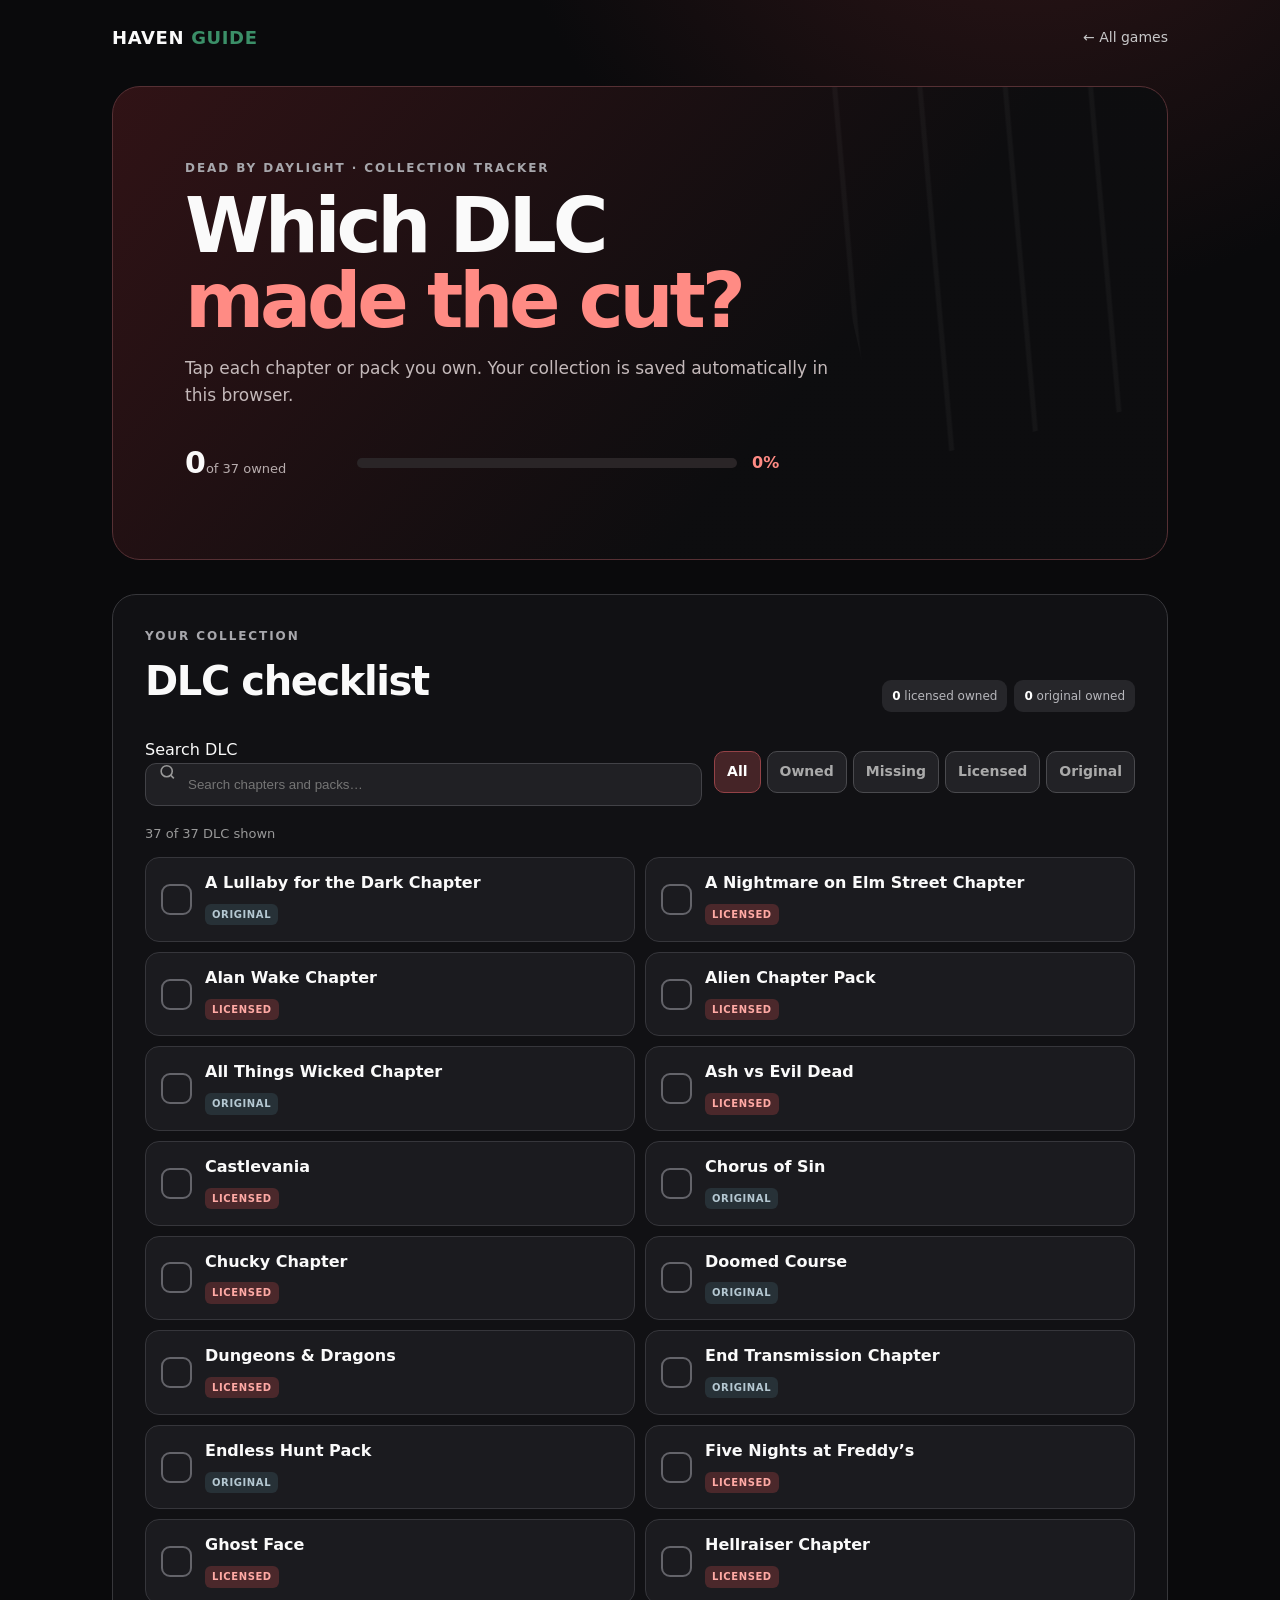
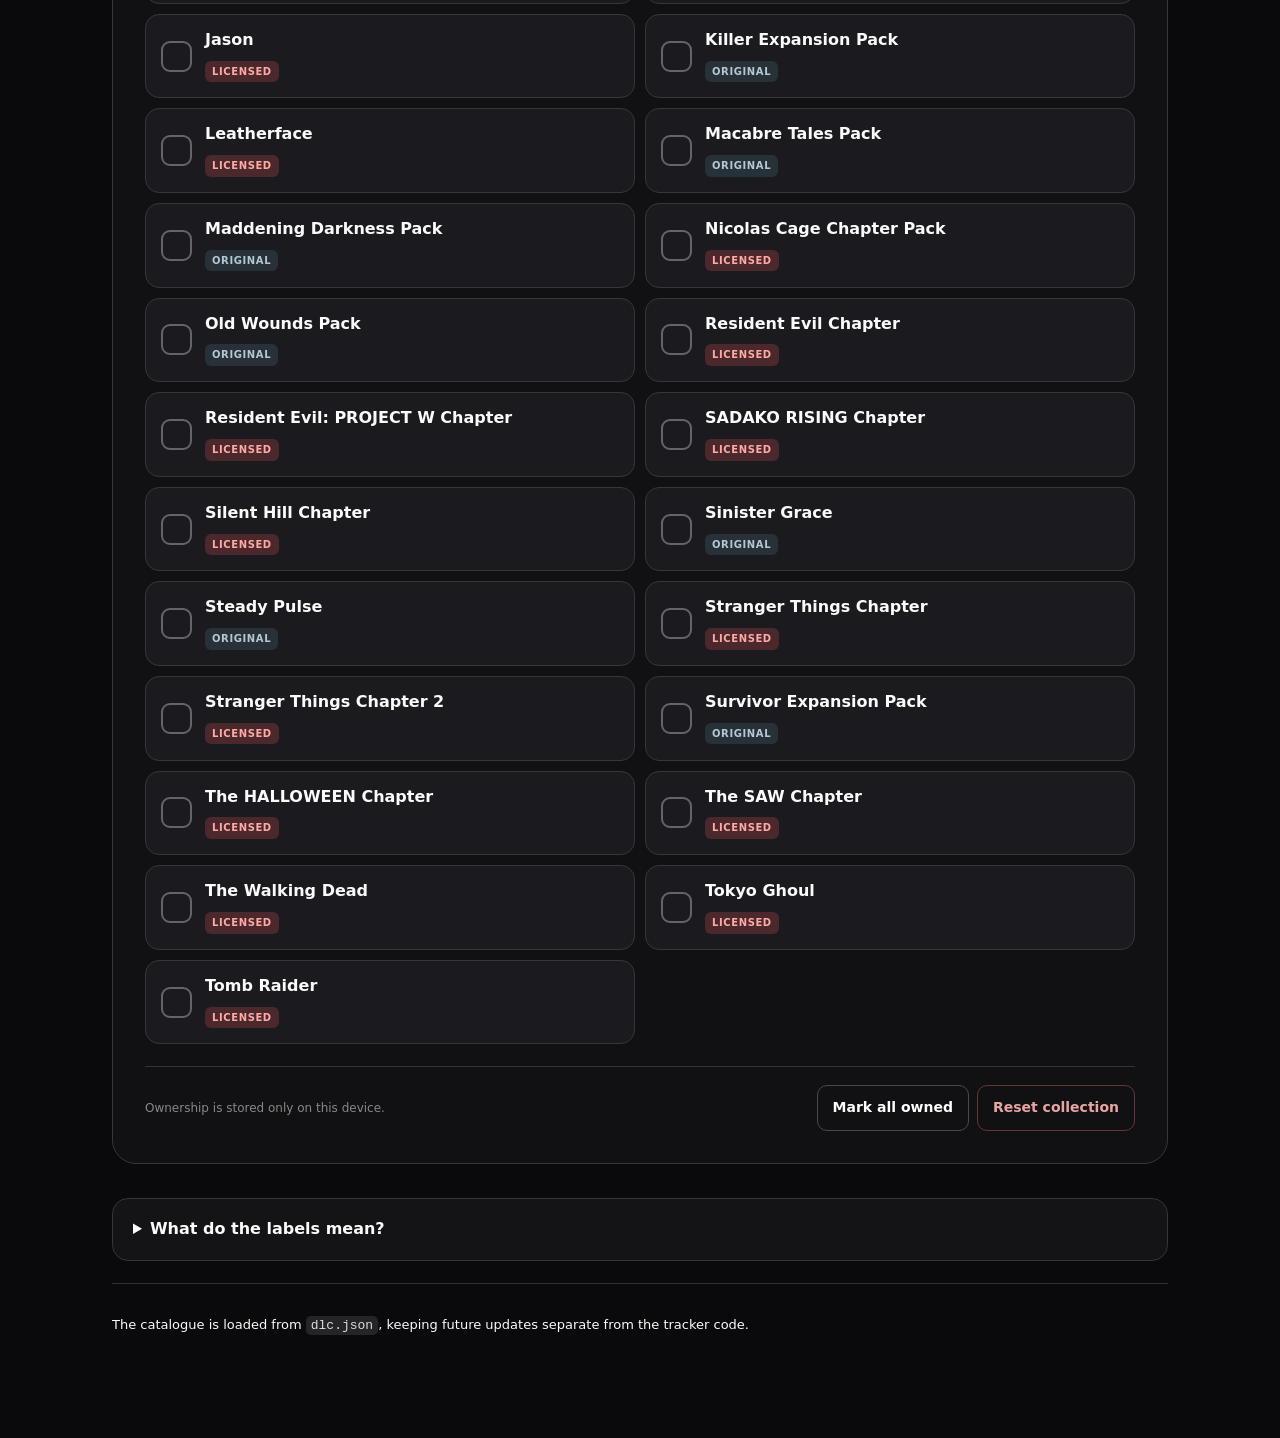
==== guides/dead-by-daylight-dlc/index.html @ a3ebdb76 "Add Dead by Daylight DLC tracker" ====
<!doctype html>
<html lang="en">
<head>
  <meta charset="utf-8">
  <meta name="viewport" content="width=device-width,initial-scale=1">
  <meta name="description" content="An interactive Dead by Daylight DLC ownership tracker.">
  <title>Dead by Daylight DLC Tracker — Haven Guide</title>
  <link rel="stylesheet" href="../../assets/style.css">
  <link rel="stylesheet" href="style.css">
</head>
<body class="dbd-page">
  <main class="shell dbd-shell">
    <header class="topbar">
      <a class="brand" href="../../">HAVEN <i>GUIDE</i></a>
      <a class="navlink" href="../../">← All games</a>
    </header>

    <section class="dbd-hero">
      <div class="eyebrow">Dead by Daylight · Collection tracker</div>
      <h1>Which DLC<br><span>made the cut?</span></h1>
      <p>Tap each chapter or pack you own. Your collection is saved automatically in this browser.</p>
      <div class="collection-progress" aria-live="polite">
        <div class="progress-copy"><b id="owned-count">0</b><span>of <span id="total-count">0</span> owned</span></div>
        <div class="progress-track" aria-hidden="true"><span id="progress-bar"></span></div>
        <strong id="progress-percent">0%</strong>
      </div>
    </section>

    <section class="tracker-panel" aria-labelledby="tracker-title">
      <div class="tracker-heading">
        <div>
          <div class="eyebrow">Your collection</div>
          <h2 id="tracker-title">DLC checklist</h2>
        </div>
        <div class="summary-pills">
          <span><b id="licensed-owned">0</b> licensed owned</span>
          <span><b id="original-owned">0</b> original owned</span>
        </div>
      </div>

      <div class="tracker-tools">
        <label class="search-box">
          <span class="sr-only">Search DLC</span>
          <svg aria-hidden="true" viewBox="0 0 24 24"><circle cx="11" cy="11" r="7"></circle><path d="m20 20-4-4"></path></svg>
          <input id="search" type="search" placeholder="Search chapters and packs…" autocomplete="off">
        </label>
        <div class="filter-row" aria-label="Filter DLC">
          <button class="filter active" type="button" data-filter="all" aria-pressed="true">All</button>
          <button class="filter" type="button" data-filter="owned" aria-pressed="false">Owned</button>
          <button class="filter" type="button" data-filter="missing" aria-pressed="false">Missing</button>
          <button class="filter" type="button" data-filter="licensed" aria-pressed="false">Licensed</button>
          <button class="filter" type="button" data-filter="original" aria-pressed="false">Original</button>
        </div>
      </div>

      <p class="result-line" id="result-line">Loading DLC…</p>
      <div class="dlc-grid" id="dlc-grid"></div>
      <div class="empty-state" id="empty-state" hidden>No DLC matches those filters.</div>

      <div class="tracker-footer">
        <span>Ownership is stored only on this device.</span>
        <div>
          <button class="quiet-button" id="mark-all" type="button">Mark all owned</button>
          <button class="quiet-button danger-button" id="reset" type="button">Reset collection</button>
        </div>
      </div>
    </section>

    <details class="legend-card">
      <summary>What do the labels mean?</summary>
      <div>
        <p><span class="type-badge licensed">Licensed</span> contains characters or worlds from another franchise.</p>
        <p><span class="type-badge original">Original</span> is Dead by Daylight’s own content.</p>
      </div>
    </details>

    <footer class="dbd-footer">
      <p>The catalogue is loaded from <code>dlc.json</code>, keeping future updates separate from the tracker code.</p>
    </footer>
  </main>
  <script src="tracker.js" defer></script>
</body>
</html>
---- assets/style.css ----
:root{color-scheme:dark;--bg:#09090b;--panel:#121214;--card:#242426;--line:#303034;--muted:#a7a7ac;--white:#fafafa;--amber:#f6bc64;--brand:#3b8f68}*{box-sizing:border-box}html{scroll-behavior:smooth}body{margin:0;background:var(--bg);color:var(--white);font:16px/1.55 system-ui,-apple-system,'Segoe UI',sans-serif}.shell{width:min(100%,1040px);margin:auto;padding:24px 22px 90px}a{color:inherit}.topbar{display:flex;align-items:center;justify-content:space-between;gap:14px;margin-bottom:34px}.brand{font-weight:800;text-decoration:none;letter-spacing:.035em;font-size:18px}.brand i{font-style:normal;color:var(--brand)}.navlink{font-size:14px;color:#c7c7c8;text-decoration:none}.eyebrow{font-size:12px;letter-spacing:.16em;text-transform:uppercase;color:var(--muted);font-weight:650}.hero h1{font-size:clamp(32px,6vw,51px);line-height:1.08;letter-spacing:-.035em;margin:12px 0}.hero p{max-width:740px;color:var(--muted);line-height:1.7}.panel{background:var(--panel);border:1px solid var(--line);border-radius:24px;padding:28px;margin:26px 0}.panel>h2,.section-title{font-size:clamp(23px,3.3vw,30px);letter-spacing:-.025em;margin:0 0 20px}.stats{display:grid;grid-template-columns:repeat(3,minmax(0,1fr));gap:12px}.stat{background:var(--card);border-radius:21px;padding:22px 8px;text-align:center;min-height:158px;display:flex;align-items:center;flex-direction:column;justify-content:center}.stat svg{width:27px;height:27px;stroke:#b7b7bb;fill:none;stroke-width:1.8}.stat b{font-size:clamp(25px,4.2vw,38px);line-height:1.2;margin:12px 0 7px}.stat span{color:#b8b8bb;font-size:14px}.intro-note{color:#b6b6ba;font-size:15px;margin:24px 0 28px}.chapter{border-top:1px solid var(--line);padding:24px 0 14px}.chapter>summary{list-style:none;cursor:pointer;display:flex;align-items:center;gap:12px}.chapter>summary::-webkit-details-marker{display:none}.chapter>summary:after{content:'⌄';font-size:28px;color:#aaa;line-height:1;transition:transform .15s}.chapter[open]>summary:after{transform:rotate(180deg)}.chapter-heading{font-size:clamp(24px,3.3vw,31px);font-weight:750;letter-spacing:-.028em;line-height:1.25}.chapter-total{margin-left:auto;background:#27272a;border-radius:10px;padding:5px 10px;color:#c8c8cb;font-size:14px;font-weight:750;white-space:nowrap}.chapter-body{padding-top:18px}.chapter-intro{color:#aaaab0;margin:0 0 16px}.badges{display:flex;gap:10px;flex-wrap:wrap;margin:14px 0 21px}.badge{display:inline-block;background:#27272a;border-radius:10px;padding:7px 13px;font-size:14px;font-weight:650}.task{display:grid;grid-template-columns:36px 1fr;gap:12px;padding:16px 0;cursor:pointer;border-radius:12px}.task:hover .task-content{background:#1b1b1e}.task-content{padding:0 6px 10px 2px;border-radius:10px;min-width:0}.task input{width:29px;height:29px;appearance:none;border:2px solid #68686d;border-radius:50%;margin:3px 0 0 2px;cursor:pointer;display:grid;place-items:center}.task input:checked{background:#f1f1f2;border-color:#f1f1f2}.task input:checked:after{content:'✓';color:#151515;font-size:19px;font-weight:900}.task-meta{display:flex;gap:10px;align-items:center;color:#b6b6b9;font-size:15px;font-weight:590;margin-bottom:10px;flex-wrap:wrap}.task-meta svg{width:21px;height:21px;stroke:currentColor;stroke-width:2;fill:none}.task h4{font-size:23px;line-height:1.3;letter-spacing:-.015em;margin:3px 0 8px}.where{font-size:18px;font-weight:690;margin-bottom:7px}.desc{font-size:17px;line-height:1.56;color:#aeaeaf}.task.done h4{text-decoration:line-through;color:#b5b5bb}.warn{display:inline-flex;align-items:center;gap:6px;color:var(--amber);font-size:13px;font-weight:750;background:#3b2b18;padding:3px 9px;border-radius:8px}.warn svg{height:17px;width:17px;stroke:currentColor;stroke-width:2;fill:none}.warning-box{padding:15px 17px;border:1px solid #7b552b;background:#332616;border-radius:13px;color:#f4d3a0;font-size:14px;margin:16px 0}.controls{display:flex;gap:10px;flex-wrap:wrap;margin:22px 0}button,.button{cursor:pointer;border:1px solid #4a4a4e;border-radius:10px;background:#2c2c30;color:white;padding:11px 15px;font:inherit;font-weight:650;font-size:14px;text-decoration:none}button:hover,.button:hover{background:#3a3a40}button:focus-visible,a:focus-visible,summary:focus-visible,input:focus-visible{outline:3px solid #d5b585;outline-offset:4px}.phone-section{margin:22px 0 28px}.phone-box{background:#171719;border:1px solid #343438;border-radius:18px;overflow:hidden;margin:12px 0}.phone-box summary{list-style:none;cursor:pointer;display:flex;gap:14px;align-items:center;padding:19px 20px;font-size:19px;font-weight:750}.phone-box summary::-webkit-details-marker{display:none}.phone-box summary:after{content:'⌄';font-size:28px;margin-left:auto;color:#aaa;line-height:1;transform:rotate(0)}.phone-box[open] summary:after{transform:rotate(180deg)}.phone-body{padding:0 20px 23px}.phone-body p{color:#aaa;margin:0 0 15px}.phone-grid{display:grid;grid-template-columns:repeat(auto-fill,minmax(160px,1fr));gap:9px}.phone-item{display:flex;gap:11px;align-items:center;padding:10px 12px;border:1px solid #38383d;border-radius:11px;background:#222226;cursor:pointer;font-variant-numeric:tabular-nums}.phone-item input{width:18px;height:18px;accent-color:#eee;cursor:pointer}.phone-item span{font-weight:700;letter-spacing:.04em}.phone-item.checked span{text-decoration:line-through;color:#92929a}.phone-progress{font-weight:800;border-radius:10px;padding:5px 10px;background:#26262a;font-size:14px;white-space:nowrap}.game-grid{display:grid;grid-template-columns:repeat(auto-fill,minmax(250px,1fr));gap:16px;margin-top:25px}.game-card{text-decoration:none;display:block;border:1px solid #39393c;background:#18181a;border-radius:20px;overflow:hidden;transition:transform .12s,border-color .12s}.game-card:hover{transform:translateY(-3px);border-color:#7d7d80}.game-art{min-height:220px;display:flex;justify-content:center;align-items:center;padding:30px 22px;overflow:hidden;background:radial-gradient(circle at 75% 25%,#65301f,#1a1111 45%,#070707 90%);font-size:clamp(28px,4vw,42px);font-weight:900;line-height:1.15;letter-spacing:.11em;text-align:center;text-transform:uppercase;text-shadow:0 4px 20px black}.game-art.state-of-decay{background:radial-gradient(circle at 72% 22%,#315c47,#17271f 44%,#070a08 90%);color:#eef8f2}.game-art.dead-by-daylight{background:radial-gradient(circle at 76% 20%,#6b292c,#281416 46%,#080708 90%);color:#fff2f1}.game-details{padding:20px}.game-details h2{margin:0 0 5px;font-size:24px}.game-details p{color:#aaa;margin:10px 0}.game-details small{color:#cfcfd2}.footnote{font-size:13px;color:#888}.empty{color:#aaa;padding:15px}.notice{font-size:13px;color:#aaa}.count-line{font-weight:650;color:#aaa}@media(max-width:650px){.shell{padding:18px 14px 64px}.panel{padding:18px 15px;border-radius:20px}.stats{gap:7px}.stat{min-height:132px;padding:14px 4px;border-radius:17px}.stat b{margin:9px 0 5px}.stat span{font-size:11px}.task{grid-template-columns:30px 1fr;gap:8px}.task h4{font-size:20px}.where{font-size:16px}.desc{font-size:15px}.task-meta{font-size:13px}.chapter{padding-top:28px}.phone-grid{grid-template-columns:repeat(2,minmax(0,1fr))}.phone-box summary{font-size:15px;gap:8px;padding:16px 12px}.phone-body{padding:0 12px 18px}.phone-item{padding:10px 7px;gap:6px;font-size:13px}.phone-progress{font-size:12px;padding:4px 5px}}
---- guides/dead-by-daylight-dlc/style.css ----
:root{--dbd-red:#d84b4b;--dbd-red-soft:#ff8b84;--dbd-fog:#aab0b2}
.dbd-page{background:radial-gradient(circle at 80% -8%,#351719 0,#0a0a0c 34rem)}
.dbd-shell{width:min(100%,1100px)}
.dbd-hero{position:relative;overflow:hidden;margin:18px 0 28px;padding:clamp(34px,7vw,72px);border:1px solid #563034;border-radius:28px;background:linear-gradient(130deg,rgba(50,19,22,.96),rgba(13,13,15,.98) 65%)}
.dbd-hero:after{content:"";position:absolute;right:-60px;top:-140px;width:400px;height:480px;background:repeating-linear-gradient(98deg,transparent 0 45px,rgba(255,255,255,.035) 47px 50px,transparent 52px 85px);transform:rotate(-13deg)}
.dbd-hero>*{position:relative;z-index:1}.dbd-hero h1{max-width:760px;margin:12px 0;font-size:clamp(42px,8vw,76px);line-height:.98;letter-spacing:-.055em}.dbd-hero h1 span{color:var(--dbd-red-soft)}.dbd-hero>p{max-width:650px;color:#c4b9ba;font-size:17px}
.collection-progress{display:grid;grid-template-columns:auto minmax(130px,380px) auto;gap:15px;align-items:center;max-width:650px;margin-top:32px}.progress-copy b{font-size:30px}.progress-copy span{color:#b8adae;font-size:13px}.progress-track{height:10px;overflow:hidden;border-radius:999px;background:#2a2527}.progress-track span{display:block;width:0;height:100%;border-radius:inherit;background:linear-gradient(90deg,#9d3034,var(--dbd-red-soft));transition:width .2s ease}.collection-progress>strong{color:var(--dbd-red-soft)}
.tracker-panel{margin:34px 0;padding:clamp(18px,4vw,32px);border:1px solid #37373b;border-radius:24px;background:rgba(18,18,21,.92)}.tracker-heading{display:flex;align-items:end;justify-content:space-between;gap:20px}.tracker-heading h2{margin:5px 0 0;font-size:clamp(28px,4vw,40px);letter-spacing:-.035em}.summary-pills{display:flex;flex-wrap:wrap;justify-content:flex-end;gap:7px}.summary-pills span{padding:7px 10px;border-radius:9px;background:#26262a;color:#b7b7bc;font-size:12px}.summary-pills b{color:#fff}
.tracker-tools{display:flex;align-items:center;justify-content:space-between;gap:12px;margin:26px 0 18px}.search-box{position:relative;flex:1;min-width:210px}.search-box svg{position:absolute;left:13px;top:50%;width:19px;height:19px;stroke:#999;fill:none;stroke-width:2;transform:translateY(-50%)}.search-box input{width:100%;height:43px;padding:0 14px 0 42px;border:1px solid #424247;border-radius:11px;background:#202024;color:#fff}.filter-row{display:flex;gap:6px;overflow:auto;scrollbar-width:none}.filter{flex:0 0 auto;padding:9px 12px;background:#222226;color:#aaa}.filter.active{border-color:#944247;background:#452427;color:#fff}
.result-line{margin:0 0 13px;color:#999;font-size:13px}.dlc-grid{display:grid;grid-template-columns:repeat(2,minmax(0,1fr));gap:10px}.dlc-card{display:grid;grid-template-columns:32px 1fr;gap:12px;align-items:center;min-height:84px;padding:15px;border:1px solid #36363b;border-radius:14px;background:#1b1b1f;cursor:pointer;transition:border-color .12s,background .12s,transform .12s}.dlc-card:hover{border-color:#626269;transform:translateY(-1px)}.dlc-card.owned{border-color:#744044;background:#2a1b1e}.dlc-card input{position:absolute;width:1px;height:1px;opacity:0;pointer-events:none}.checkmark{display:grid;width:31px;height:31px;border:2px solid #64646a;border-radius:9px;place-items:center;color:#fff;font-weight:900}.owned .checkmark{border-color:var(--dbd-red);background:var(--dbd-red)}.dlc-copy{min-width:0}.dlc-copy strong{display:block;margin-bottom:7px;line-height:1.3}.type-badge{display:inline-block;padding:3px 7px;border-radius:6px;font-size:10px;font-weight:800;letter-spacing:.06em;text-transform:uppercase}.type-badge.licensed{background:#4b282b;color:#ffaaa5}.type-badge.original{background:#273137;color:#b5c8d2}.empty-state{padding:55px 20px;border:1px dashed #424248;border-radius:14px;color:#999;text-align:center}
.tracker-footer{display:flex;align-items:center;justify-content:space-between;gap:18px;margin-top:22px;padding-top:18px;border-top:1px solid #323237;color:#888;font-size:12px}.tracker-footer>div{display:flex;gap:8px}.quiet-button{background:transparent}.danger-button{border-color:#63383b;color:#e9a5a5}.legend-card{margin:22px 0;border:1px solid #35353a;border-radius:16px;background:#141417}.legend-card summary{padding:18px 20px;cursor:pointer;font-weight:750}.legend-card>div{padding:0 20px 18px}.legend-card p{margin:9px 0}.legend-card .type-badge{margin-right:8px}.dbd-footer{padding-top:18px;border-top:1px solid #303034}.dbd-footer p{font-size:13px}.dbd-footer code{padding:2px 5px;border-radius:5px;background:#242429;color:#ddd}
@media(max-width:760px){.tracker-heading,.tracker-tools,.tracker-footer{align-items:flex-start;flex-direction:column}.summary-pills{justify-content:flex-start}.tracker-tools,.search-box{width:100%}.filter-row{width:100%}.dlc-grid{grid-template-columns:1fr}.tracker-footer>div{flex-wrap:wrap}.collection-progress{grid-template-columns:auto 1fr auto}}
@media(max-width:460px){.dbd-hero{padding:30px 22px}.dbd-hero h1{font-size:43px}.collection-progress{grid-template-columns:auto auto}.progress-track{grid-column:1/-1;grid-row:2}.tracker-panel{padding:17px 13px}.dlc-card{min-height:78px}.tracker-footer>div{display:grid;width:100%;grid-template-columns:1fr}.quiet-button{width:100%}}
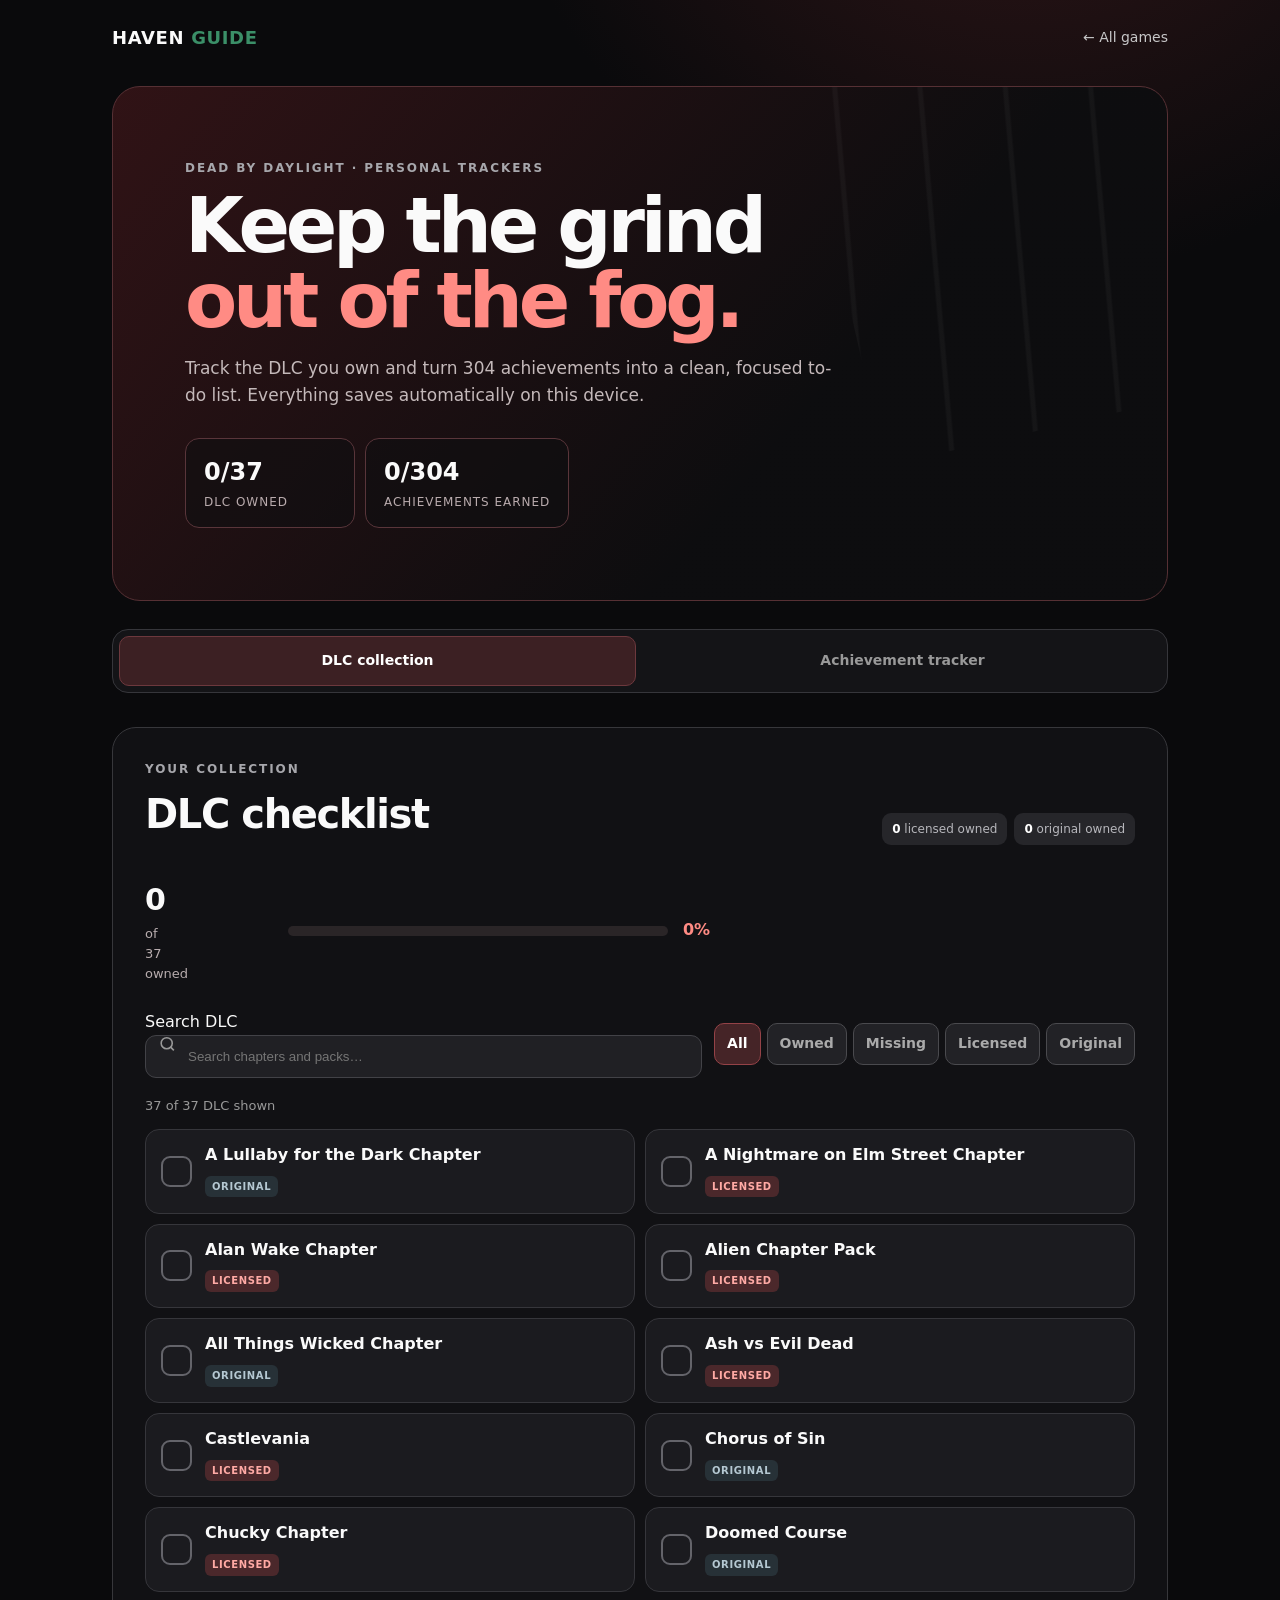
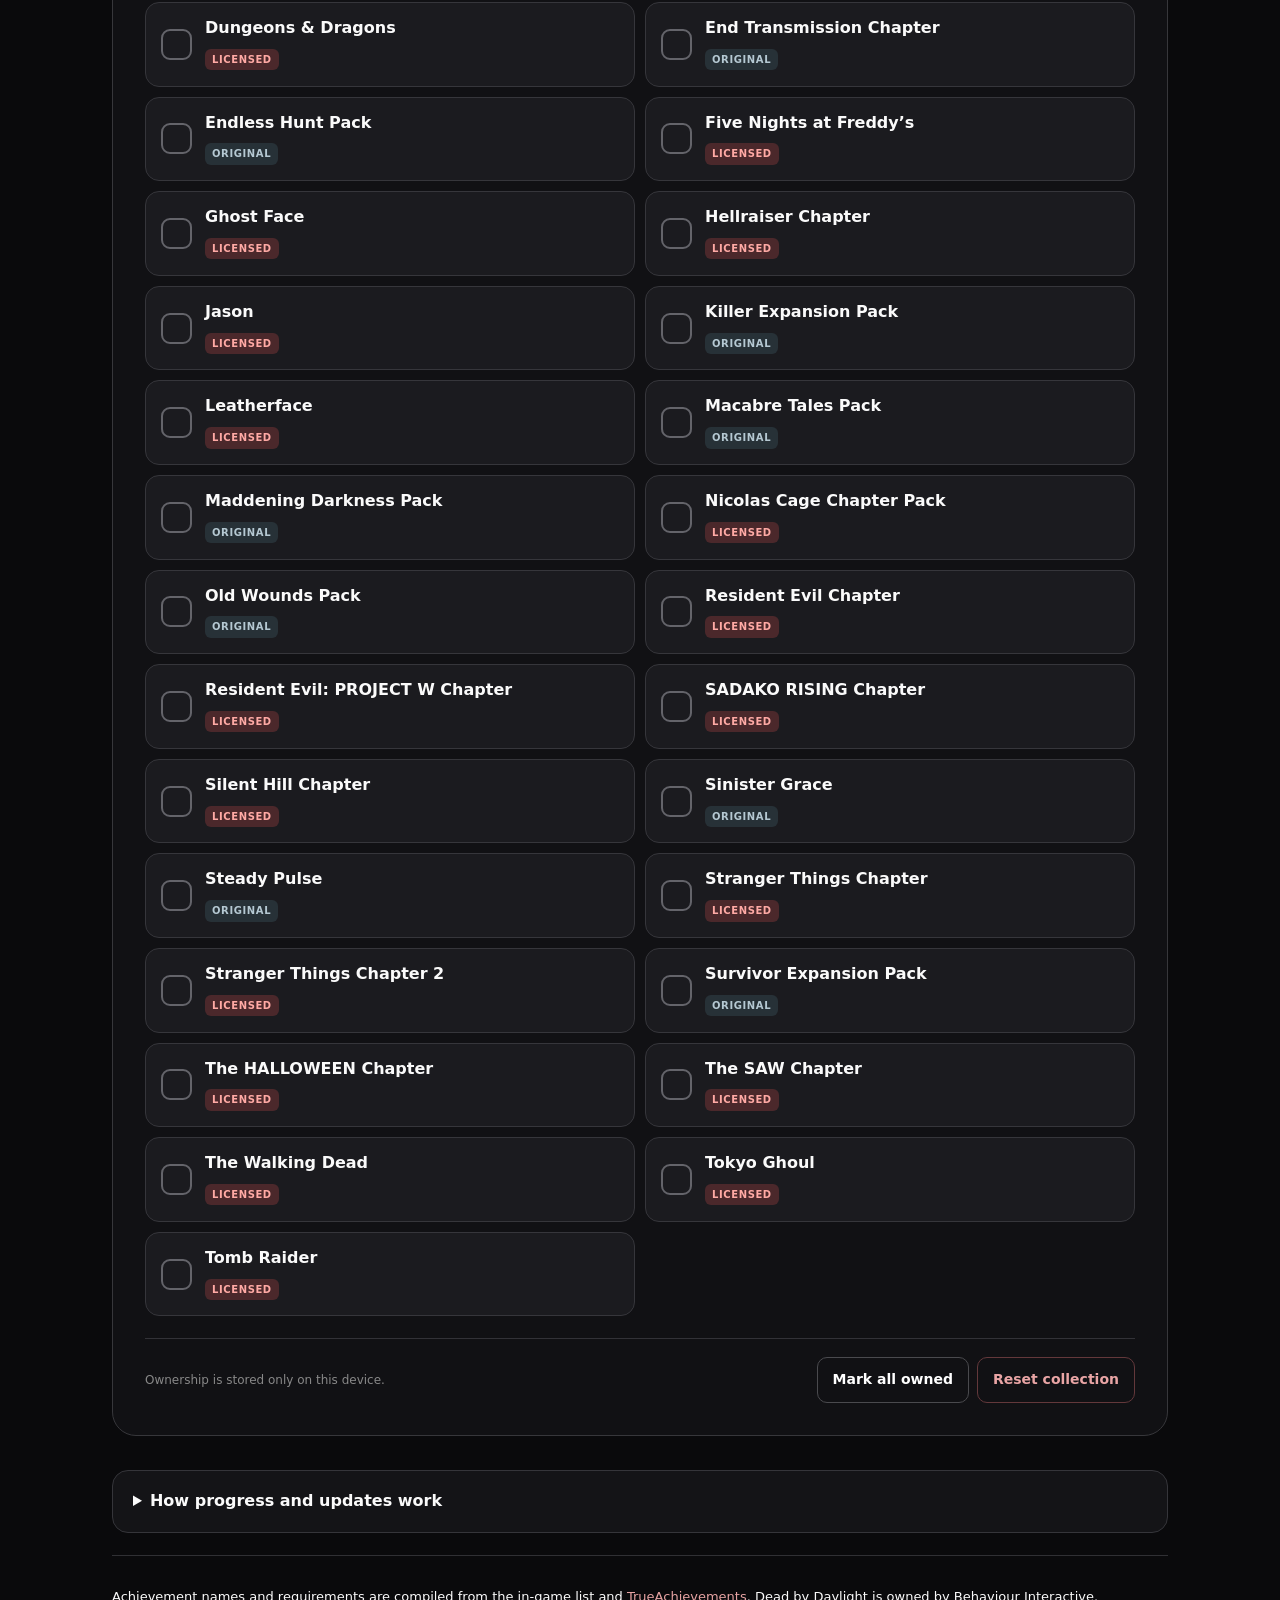
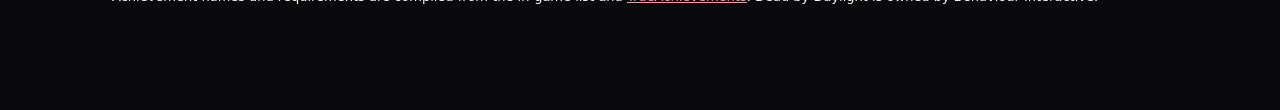
==== commit a8c6c4ab: "Add Dead by Daylight achievement tracker" ====
--- a/guides/dead-by-daylight-dlc/index.html
+++ b/guides/dead-by-daylight-dlc/index.html
@@ -3,8 +3,8 @@
 <head>
   <meta charset="utf-8">
   <meta name="viewport" content="width=device-width,initial-scale=1">
-  <meta name="description" content="An interactive Dead by Daylight DLC ownership tracker.">
-  <title>Dead by Daylight DLC Tracker — Haven Guide</title>
+  <meta name="description" content="Dead by Daylight DLC and achievement trackers with local progress saving.">
+  <title>Dead by Daylight Trackers — Haven Guide</title>
   <link rel="stylesheet" href="../../assets/style.css">
   <link rel="stylesheet" href="style.css">
 </head>
@@ -16,68 +16,91 @@
     </header>
 
     <section class="dbd-hero">
-      <div class="eyebrow">Dead by Daylight · Collection tracker</div>
-      <h1>Which DLC<br><span>made the cut?</span></h1>
-      <p>Tap each chapter or pack you own. Your collection is saved automatically in this browser.</p>
-      <div class="collection-progress" aria-live="polite">
-        <div class="progress-copy"><b id="owned-count">0</b><span>of <span id="total-count">0</span> owned</span></div>
-        <div class="progress-track" aria-hidden="true"><span id="progress-bar"></span></div>
-        <strong id="progress-percent">0%</strong>
+      <div class="eyebrow">Dead by Daylight · Personal trackers</div>
+      <h1>Keep the grind<br><span>out of the fog.</span></h1>
+      <p>Track the DLC you own and turn 304 achievements into a clean, focused to-do list. Everything saves automatically on this device.</p>
+      <div class="hero-stats" aria-live="polite">
+        <div><b id="hero-dlc-count">0/0</b><span>DLC owned</span></div>
+        <div><b id="hero-achievement-count">0/304</b><span>Achievements earned</span></div>
       </div>
     </section>
 
-    <section class="tracker-panel" aria-labelledby="tracker-title">
-      <div class="tracker-heading">
-        <div>
-          <div class="eyebrow">Your collection</div>
-          <h2 id="tracker-title">DLC checklist</h2>
+    <nav class="view-tabs" aria-label="Dead by Daylight tracker views">
+      <button class="view-tab active" type="button" data-view-target="dlc-view" aria-selected="true">DLC collection</button>
+      <button class="view-tab" type="button" data-view-target="achievements-view" aria-selected="false">Achievement tracker</button>
+    </nav>
+
+    <section class="tracker-view active" id="dlc-view">
+      <section class="tracker-panel" aria-labelledby="dlc-title">
+        <div class="tracker-heading">
+          <div><div class="eyebrow">Your collection</div><h2 id="dlc-title">DLC checklist</h2></div>
+          <div class="summary-pills"><span><b id="licensed-owned">0</b> licensed owned</span><span><b id="original-owned">0</b> original owned</span></div>
         </div>
-        <div class="summary-pills">
-          <span><b id="licensed-owned">0</b> licensed owned</span>
-          <span><b id="original-owned">0</b> original owned</span>
+        <div class="collection-progress" aria-live="polite">
+          <div class="progress-copy"><b id="owned-count">0</b><span>of <span id="total-count">0</span> owned</span></div>
+          <div class="progress-track" aria-hidden="true"><span id="dlc-progress-bar"></span></div>
+          <strong id="dlc-progress-percent">0%</strong>
         </div>
-      </div>
+        <div class="tracker-tools">
+          <label class="search-box"><span class="sr-only">Search DLC</span><svg aria-hidden="true" viewBox="0 0 24 24"><circle cx="11" cy="11" r="7"></circle><path d="m20 20-4-4"></path></svg><input id="dlc-search" type="search" placeholder="Search chapters and packs…" autocomplete="off"></label>
+          <div class="filter-row" aria-label="Filter DLC">
+            <button class="filter active" type="button" data-dlc-filter="all" aria-pressed="true">All</button><button class="filter" type="button" data-dlc-filter="owned" aria-pressed="false">Owned</button><button class="filter" type="button" data-dlc-filter="missing" aria-pressed="false">Missing</button><button class="filter" type="button" data-dlc-filter="licensed" aria-pressed="false">Licensed</button><button class="filter" type="button" data-dlc-filter="original" aria-pressed="false">Original</button>
+          </div>
+        </div>
+        <p class="result-line" id="dlc-result-line">Loading DLC…</p>
+        <div class="dlc-grid" id="dlc-grid"></div>
+        <div class="empty-state" id="dlc-empty-state" hidden>No DLC matches those filters.</div>
+        <div class="tracker-footer"><span>Ownership is stored only on this device.</span><div><button class="quiet-button" id="mark-all-dlc" type="button">Mark all owned</button><button class="quiet-button danger-button" id="reset-dlc" type="button">Reset collection</button></div></div>
+      </section>
+    </section>
 
-      <div class="tracker-tools">
-        <label class="search-box">
-          <span class="sr-only">Search DLC</span>
-          <svg aria-hidden="true" viewBox="0 0 24 24"><circle cx="11" cy="11" r="7"></circle><path d="m20 20-4-4"></path></svg>
-          <input id="search" type="search" placeholder="Search chapters and packs…" autocomplete="off">
-        </label>
-        <div class="filter-row" aria-label="Filter DLC">
-          <button class="filter active" type="button" data-filter="all" aria-pressed="true">All</button>
-          <button class="filter" type="button" data-filter="owned" aria-pressed="false">Owned</button>
-          <button class="filter" type="button" data-filter="missing" aria-pressed="false">Missing</button>
-          <button class="filter" type="button" data-filter="licensed" aria-pressed="false">Licensed</button>
-          <button class="filter" type="button" data-filter="original" aria-pressed="false">Original</button>
+    <section class="tracker-view" id="achievements-view" hidden>
+      <section class="tracker-panel achievement-panel" aria-labelledby="achievements-title">
+        <div class="tracker-heading">
+          <div><div class="eyebrow">Less clutter, clearer goals</div><h2 id="achievements-title">Achievement tracker</h2></div>
+          <div class="achievement-score"><b id="achievement-earned-count">0</b><span>/ <span id="achievement-total-count">304</span> earned</span></div>
         </div>
-      </div>
-
-      <p class="result-line" id="result-line">Loading DLC…</p>
-      <div class="dlc-grid" id="dlc-grid"></div>
-      <div class="empty-state" id="empty-state" hidden>No DLC matches those filters.</div>
-
-      <div class="tracker-footer">
-        <span>Ownership is stored only on this device.</span>
-        <div>
-          <button class="quiet-button" id="mark-all" type="button">Mark all owned</button>
-          <button class="quiet-button danger-button" id="reset" type="button">Reset collection</button>
+        <div class="collection-progress achievement-progress" aria-live="polite">
+          <div class="progress-copy"><b id="achievement-percent">0%</b><span>complete</span></div>
+          <div class="progress-track" aria-hidden="true"><span id="achievement-progress-bar"></span></div>
+          <strong id="achievement-remaining">304 left</strong>
         </div>
-      </div>
+        <div class="action-strip">
+          <button class="action-button active" id="incomplete-toggle" type="button" aria-pressed="true">Show incomplete only: On</button>
+          <button class="action-button" id="export-progress" type="button">Export progress</button>
+          <button class="action-button" id="import-progress" type="button">Import progress</button>
+          <button class="action-button danger-button" id="reset-achievements" type="button">Reset progress</button>
+          <input id="progress-file" type="file" accept="application/json,.json" hidden>
+        </div>
+        <details class="character-browser" open>
+          <summary><span>Browse by character</span><small>Choose a tile to see only their achievements</small></summary>
+          <div class="character-browser-body">
+            <div class="character-heading"><h3>Killers</h3><button class="text-button" type="button" data-clear-character>Clear character filter</button></div>
+            <div class="character-grid" id="killer-characters"></div>
+            <div class="character-heading"><h3>Survivors</h3></div>
+            <div class="character-grid" id="survivor-characters"></div>
+          </div>
+        </details>
+        <div class="achievement-filters">
+          <label class="search-box wide"><span class="sr-only">Search achievements</span><svg aria-hidden="true" viewBox="0 0 24 24"><circle cx="11" cy="11" r="7"></circle><path d="m20 20-4-4"></path></svg><input id="achievement-search" type="search" placeholder="Search names and descriptions…" autocomplete="off"></label>
+          <label><span>Role</span><select id="role-filter"><option value="">All roles</option><option>Killer</option><option>Survivor</option><option>Misc</option></select></label>
+          <label><span>Character</span><select id="character-filter"><option value="">All characters</option></select></label>
+          <label><span>Map</span><select id="map-filter"><option value="">All maps</option></select></label>
+          <label><span>Chapter / update</span><select id="achievement-dlc-filter"><option value="">All content</option></select></label>
+        </div>
+        <div class="active-filter-line" id="active-filter-line" hidden></div>
+        <p class="result-line" id="achievement-result-line">Loading achievements…</p>
+        <div class="achievement-list" id="achievement-list"></div>
+        <div class="empty-state" id="achievement-empty-state" hidden><strong>Nothing left in this view.</strong><span>Change a filter or turn off “incomplete only” to see earned achievements.</span></div>
+      </section>
     </section>
 
     <details class="legend-card">
-      <summary>What do the labels mean?</summary>
-      <div>
-        <p><span class="type-badge licensed">Licensed</span> contains characters or worlds from another franchise.</p>
-        <p><span class="type-badge original">Original</span> is Dead by Daylight’s own content.</p>
-      </div>
+      <summary>How progress and updates work</summary>
+      <div><p>Your checks stay in this browser until you reset them or clear browser storage. Export a backup before changing device or browser.</p><p>The achievement catalogue lives in <code>achievements.json</code>, so names, requirements, characters and maps can be updated without rebuilding the page.</p></div>
     </details>
-
-    <footer class="dbd-footer">
-      <p>The catalogue is loaded from <code>dlc.json</code>, keeping future updates separate from the tracker code.</p>
-    </footer>
+    <footer class="dbd-footer"><p>Achievement names and requirements are compiled from the in-game list and <a href="https://www.trueachievements.com/game/dead-by-daylight/achievements">TrueAchievements</a>. Dead by Daylight is owned by Behaviour Interactive.</p></footer>
   </main>
-  <script src="tracker.js" defer></script>
+  <script src="app.js" defer></script>
 </body>
 </html>
--- a/guides/dead-by-daylight-dlc/style.css
+++ b/guides/dead-by-daylight-dlc/style.css
@@ -4,10 +4,22 @@
 .dbd-hero{position:relative;overflow:hidden;margin:18px 0 28px;padding:clamp(34px,7vw,72px);border:1px solid #563034;border-radius:28px;background:linear-gradient(130deg,rgba(50,19,22,.96),rgba(13,13,15,.98) 65%)}
 .dbd-hero:after{content:"";position:absolute;right:-60px;top:-140px;width:400px;height:480px;background:repeating-linear-gradient(98deg,transparent 0 45px,rgba(255,255,255,.035) 47px 50px,transparent 52px 85px);transform:rotate(-13deg)}
 .dbd-hero>*{position:relative;z-index:1}.dbd-hero h1{max-width:760px;margin:12px 0;font-size:clamp(42px,8vw,76px);line-height:.98;letter-spacing:-.055em}.dbd-hero h1 span{color:var(--dbd-red-soft)}.dbd-hero>p{max-width:650px;color:#c4b9ba;font-size:17px}
-.collection-progress{display:grid;grid-template-columns:auto minmax(130px,380px) auto;gap:15px;align-items:center;max-width:650px;margin-top:32px}.progress-copy b{font-size:30px}.progress-copy span{color:#b8adae;font-size:13px}.progress-track{height:10px;overflow:hidden;border-radius:999px;background:#2a2527}.progress-track span{display:block;width:0;height:100%;border-radius:inherit;background:linear-gradient(90deg,#9d3034,var(--dbd-red-soft));transition:width .2s ease}.collection-progress>strong{color:var(--dbd-red-soft)}
+.collection-progress{display:grid;grid-template-columns:auto minmax(130px,380px) auto;gap:15px;align-items:center;max-width:650px;margin-top:32px}.progress-copy b{font-size:30px}.progress-copy span{display:block;color:#b8adae;font-size:13px}.progress-track{height:10px;overflow:hidden;border-radius:999px;background:#2a2527}.progress-track span{display:block;width:0;height:100%;border-radius:inherit;background:linear-gradient(90deg,#9d3034,var(--dbd-red-soft));transition:width .2s ease}.collection-progress>strong{color:var(--dbd-red-soft)}
 .tracker-panel{margin:34px 0;padding:clamp(18px,4vw,32px);border:1px solid #37373b;border-radius:24px;background:rgba(18,18,21,.92)}.tracker-heading{display:flex;align-items:end;justify-content:space-between;gap:20px}.tracker-heading h2{margin:5px 0 0;font-size:clamp(28px,4vw,40px);letter-spacing:-.035em}.summary-pills{display:flex;flex-wrap:wrap;justify-content:flex-end;gap:7px}.summary-pills span{padding:7px 10px;border-radius:9px;background:#26262a;color:#b7b7bc;font-size:12px}.summary-pills b{color:#fff}
 .tracker-tools{display:flex;align-items:center;justify-content:space-between;gap:12px;margin:26px 0 18px}.search-box{position:relative;flex:1;min-width:210px}.search-box svg{position:absolute;left:13px;top:50%;width:19px;height:19px;stroke:#999;fill:none;stroke-width:2;transform:translateY(-50%)}.search-box input{width:100%;height:43px;padding:0 14px 0 42px;border:1px solid #424247;border-radius:11px;background:#202024;color:#fff}.filter-row{display:flex;gap:6px;overflow:auto;scrollbar-width:none}.filter{flex:0 0 auto;padding:9px 12px;background:#222226;color:#aaa}.filter.active{border-color:#944247;background:#452427;color:#fff}
 .result-line{margin:0 0 13px;color:#999;font-size:13px}.dlc-grid{display:grid;grid-template-columns:repeat(2,minmax(0,1fr));gap:10px}.dlc-card{display:grid;grid-template-columns:32px 1fr;gap:12px;align-items:center;min-height:84px;padding:15px;border:1px solid #36363b;border-radius:14px;background:#1b1b1f;cursor:pointer;transition:border-color .12s,background .12s,transform .12s}.dlc-card:hover{border-color:#626269;transform:translateY(-1px)}.dlc-card.owned{border-color:#744044;background:#2a1b1e}.dlc-card input{position:absolute;width:1px;height:1px;opacity:0;pointer-events:none}.checkmark{display:grid;width:31px;height:31px;border:2px solid #64646a;border-radius:9px;place-items:center;color:#fff;font-weight:900}.owned .checkmark{border-color:var(--dbd-red);background:var(--dbd-red)}.dlc-copy{min-width:0}.dlc-copy strong{display:block;margin-bottom:7px;line-height:1.3}.type-badge{display:inline-block;padding:3px 7px;border-radius:6px;font-size:10px;font-weight:800;letter-spacing:.06em;text-transform:uppercase}.type-badge.licensed{background:#4b282b;color:#ffaaa5}.type-badge.original{background:#273137;color:#b5c8d2}.empty-state{padding:55px 20px;border:1px dashed #424248;border-radius:14px;color:#999;text-align:center}
 .tracker-footer{display:flex;align-items:center;justify-content:space-between;gap:18px;margin-top:22px;padding-top:18px;border-top:1px solid #323237;color:#888;font-size:12px}.tracker-footer>div{display:flex;gap:8px}.quiet-button{background:transparent}.danger-button{border-color:#63383b;color:#e9a5a5}.legend-card{margin:22px 0;border:1px solid #35353a;border-radius:16px;background:#141417}.legend-card summary{padding:18px 20px;cursor:pointer;font-weight:750}.legend-card>div{padding:0 20px 18px}.legend-card p{margin:9px 0}.legend-card .type-badge{margin-right:8px}.dbd-footer{padding-top:18px;border-top:1px solid #303034}.dbd-footer p{font-size:13px}.dbd-footer code{padding:2px 5px;border-radius:5px;background:#242429;color:#ddd}
 @media(max-width:760px){.tracker-heading,.tracker-tools,.tracker-footer{align-items:flex-start;flex-direction:column}.summary-pills{justify-content:flex-start}.tracker-tools,.search-box{width:100%}.filter-row{width:100%}.dlc-grid{grid-template-columns:1fr}.tracker-footer>div{flex-wrap:wrap}.collection-progress{grid-template-columns:auto 1fr auto}}
 @media(max-width:460px){.dbd-hero{padding:30px 22px}.dbd-hero h1{font-size:43px}.collection-progress{grid-template-columns:auto auto}.progress-track{grid-column:1/-1;grid-row:2}.tracker-panel{padding:17px 13px}.dlc-card{min-height:78px}.tracker-footer>div{display:grid;width:100%;grid-template-columns:1fr}.quiet-button{width:100%}}
+
+.hero-stats{display:flex;flex-wrap:wrap;gap:10px;margin-top:30px}.hero-stats>div{display:grid;min-width:170px;padding:15px 18px;border:1px solid #59353a;border-radius:14px;background:rgba(14,14,16,.58)}.hero-stats b{font-size:24px}.hero-stats span{margin-top:2px;color:#b9abad;font-size:12px;text-transform:uppercase;letter-spacing:.08em}
+.view-tabs{display:flex;gap:8px;margin:0 0 18px;padding:6px;border:1px solid #36363b;border-radius:16px;background:#141417}.view-tab{flex:1;padding:13px 18px;border-color:transparent;background:transparent;color:#999;font-weight:800}.view-tab.active{border-color:#6d383d;background:#3c2023;color:#fff}.tracker-view[hidden]{display:none}.tracker-view.active{animation:view-in .18s ease}@keyframes view-in{from{opacity:.25;transform:translateY(4px)}}
+.achievement-panel{margin-top:0}.achievement-score{display:flex;align-items:baseline;gap:4px;padding:10px 14px;border:1px solid #49494f;border-radius:12px;background:#242428}.achievement-score b{font-size:25px;color:var(--dbd-red-soft)}.achievement-score span{color:#aaa;font-size:13px}.achievement-progress{max-width:none;margin:22px 0 0}.achievement-progress .progress-track span{background:linear-gradient(90deg,#7a282e,var(--dbd-red-soft))}
+.action-strip{display:flex;flex-wrap:wrap;gap:9px;margin:25px 0}.action-button{min-height:45px;padding:10px 14px;border-color:#4a4a50;background:#28282d;color:#fff;font-weight:750}.action-button:hover{border-color:#777780}.action-button.active{border-color:#8f484d;background:#47272a}.action-button.danger-button{margin-left:auto;background:#281c1e}
+.character-browser{margin:18px 0 26px;border:1px solid #3a3a40;border-radius:17px;background:#161619}.character-browser>summary{display:flex;align-items:center;justify-content:space-between;gap:12px;padding:18px 20px;cursor:pointer;list-style:none}.character-browser>summary::-webkit-details-marker{display:none}.character-browser>summary span{font-size:17px;font-weight:850}.character-browser>summary small{color:#919197}.character-browser>summary:after{content:"＋";color:var(--dbd-red-soft);font-size:20px}.character-browser[open]>summary:after{content:"−"}.character-browser-body{max-height:690px;overflow:auto;padding:0 18px 20px;border-top:1px solid #303035}.character-heading{display:flex;align-items:center;justify-content:space-between;margin:18px 0 10px}.character-heading h3{margin:0;font-size:15px;text-transform:uppercase;letter-spacing:.08em}.text-button{padding:0;border:0;background:none;color:#d89a9a;font-size:12px}.character-grid{display:grid;grid-template-columns:repeat(6,minmax(0,1fr));gap:8px}.character-tile{position:relative;display:grid;grid-template-columns:45px 1fr;grid-template-rows:1fr 1fr;gap:0 9px;align-items:center;min-height:66px;padding:8px;border-color:#38383e;background:#202024;text-align:left}.character-tile:hover,.character-tile.active{border-color:#9b5055;background:#352326}.character-portrait{grid-row:1/3;display:grid;width:45px;height:50px;overflow:hidden;border-radius:8px;background:linear-gradient(145deg,#603136,#1c1c20);place-items:center}.character-portrait img{width:100%;height:100%;object-fit:cover}.character-initials{font-weight:900;color:#e8c6c6}.character-name{align-self:end;overflow:hidden;color:#eee;font-size:11px;font-weight:750;line-height:1.15}.character-count{align-self:start;margin-top:3px;color:#a5a5aa;font-size:10px}
+.achievement-filters{position:sticky;top:8px;z-index:5;display:grid;grid-template-columns:minmax(220px,1.5fr) repeat(4,minmax(125px,1fr));gap:9px;margin:0 0 14px;padding:12px;border:1px solid #3b3b40;border-radius:15px;background:rgba(18,18,21,.96);box-shadow:0 8px 24px #0008;backdrop-filter:blur(10px)}.achievement-filters>label:not(.search-box){display:grid;gap:5px}.achievement-filters label>span{color:#999;font-size:10px;font-weight:800;text-transform:uppercase;letter-spacing:.06em}.achievement-filters select{width:100%;height:43px;padding:0 9px;border:1px solid #424247;border-radius:10px;background:#202024;color:#fff}.search-box.wide{align-self:end}.active-filter-line{display:flex;align-items:center;justify-content:space-between;gap:15px;margin:10px 0;padding:10px 12px;border-radius:10px;background:#302326;color:#d8c4c6;font-size:12px}.active-filter-line button{padding:0;border:0;background:none;color:#ffaaa5}
+.achievement-list{display:grid;gap:10px}.achievement-card{display:grid;grid-template-columns:40px 1fr;gap:14px;align-items:start;padding:18px;border:1px solid #39393f;border-radius:15px;background:#1a1a1e;cursor:pointer;transition:border-color .12s,background .12s,transform .12s}.achievement-card:hover{border-color:#696970;transform:translateY(-1px)}.achievement-card.earned{border-color:#4f664e;background:#192019}.achievement-card>input{position:absolute;width:1px;height:1px;opacity:0;pointer-events:none}.achievement-check{display:grid;width:38px;height:38px;border:2px solid #5c5c63;border-radius:11px;place-items:center;color:#fff;font-size:19px;font-weight:900}.earned .achievement-check{border-color:#608b5e;background:#416640}.achievement-copy{display:block;min-width:0}.achievement-copy>strong{display:block;margin:5px 0 7px;font-size:18px;line-height:1.2}.achievement-description{display:block;color:#c0c0c5;line-height:1.55}.achievement-badges{display:flex;flex-wrap:wrap;gap:5px}.achievement-badge{padding:3px 7px;border-radius:6px;background:#29292e;color:#aaa;font-size:9px;font-weight:800;letter-spacing:.04em;text-transform:uppercase}.achievement-badge.killer{background:#4a262a;color:#ffaaa5}.achievement-badge.survivor{background:#243643;color:#acd5ed}.achievement-badge.misc{background:#383135;color:#d6c8ce}.planning-tip{display:flex;gap:8px;margin-top:11px;padding:9px 10px;border-left:2px solid #985057;border-radius:0 7px 7px 0;background:#2a2022;color:#bdb3b4;font-size:12px;line-height:1.45}.planning-tip b{flex:0 0 auto;color:#f0c1c1}.achievement-panel .empty-state{display:grid;gap:7px}.achievement-panel .empty-state[hidden]{display:none}.achievement-panel .empty-state span{color:#888}
+.legend-card code{padding:2px 5px;border-radius:5px;background:#242429;color:#ddd}.dbd-footer a{color:#e6a3a3}
+@media(max-width:1000px){.character-grid{grid-template-columns:repeat(4,minmax(0,1fr))}.achievement-filters{grid-template-columns:repeat(2,minmax(0,1fr))}.achievement-filters .wide{grid-column:1/-1}}
+@media(max-width:680px){.hero-stats>div{min-width:0;flex:1}.view-tabs{align-items:stretch;flex-direction:column}.action-strip{display:grid;grid-template-columns:1fr 1fr}.action-button.danger-button{margin-left:0}.character-grid{grid-template-columns:repeat(2,minmax(0,1fr))}.character-browser>summary small{display:none}.achievement-filters{position:static;grid-template-columns:1fr}.achievement-filters .wide{grid-column:auto}.achievement-card{grid-template-columns:34px 1fr;padding:15px 12px;gap:10px}.achievement-check{width:34px;height:34px}.planning-tip{display:block}.planning-tip b{display:block;margin-bottom:3px}}
+@media(max-width:410px){.action-strip{grid-template-columns:1fr}.character-grid{grid-template-columns:1fr}.hero-stats{display:grid;grid-template-columns:1fr 1fr}.hero-stats>div{padding:12px}.hero-stats b{font-size:19px}}
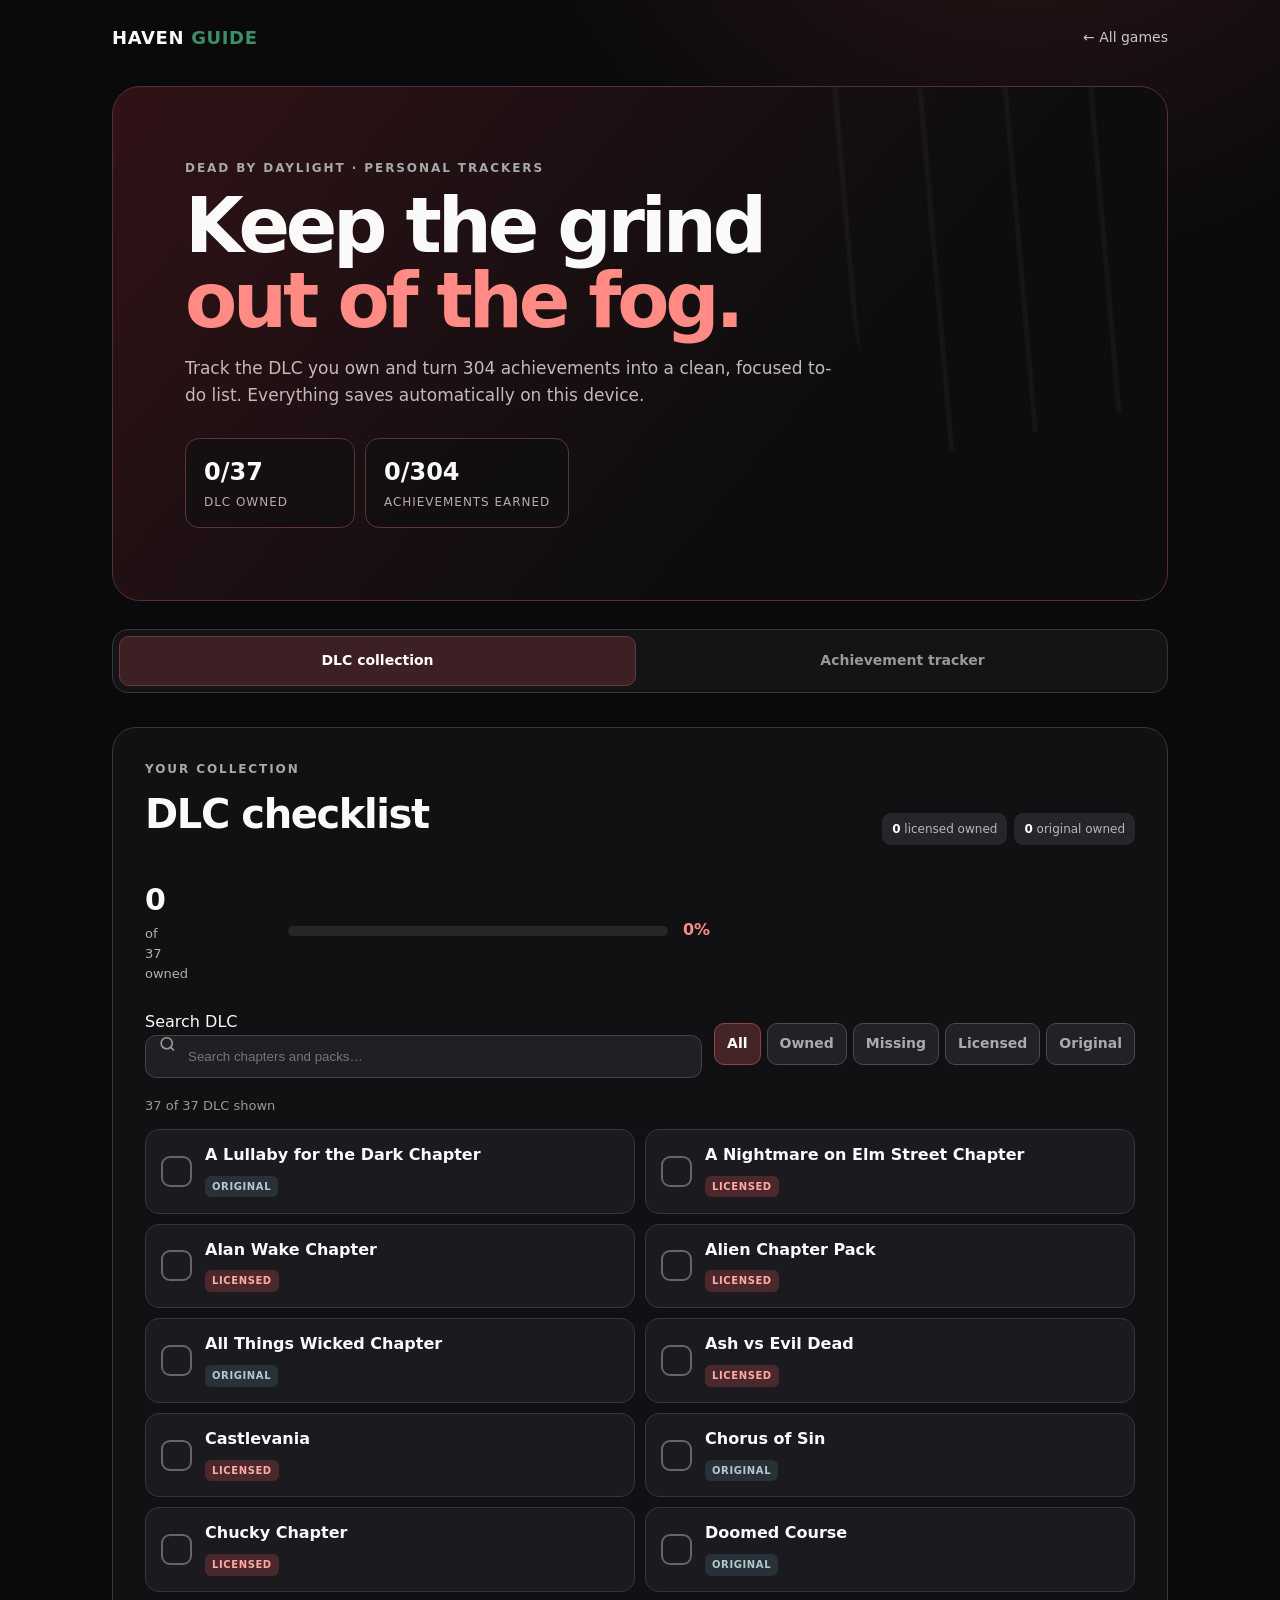
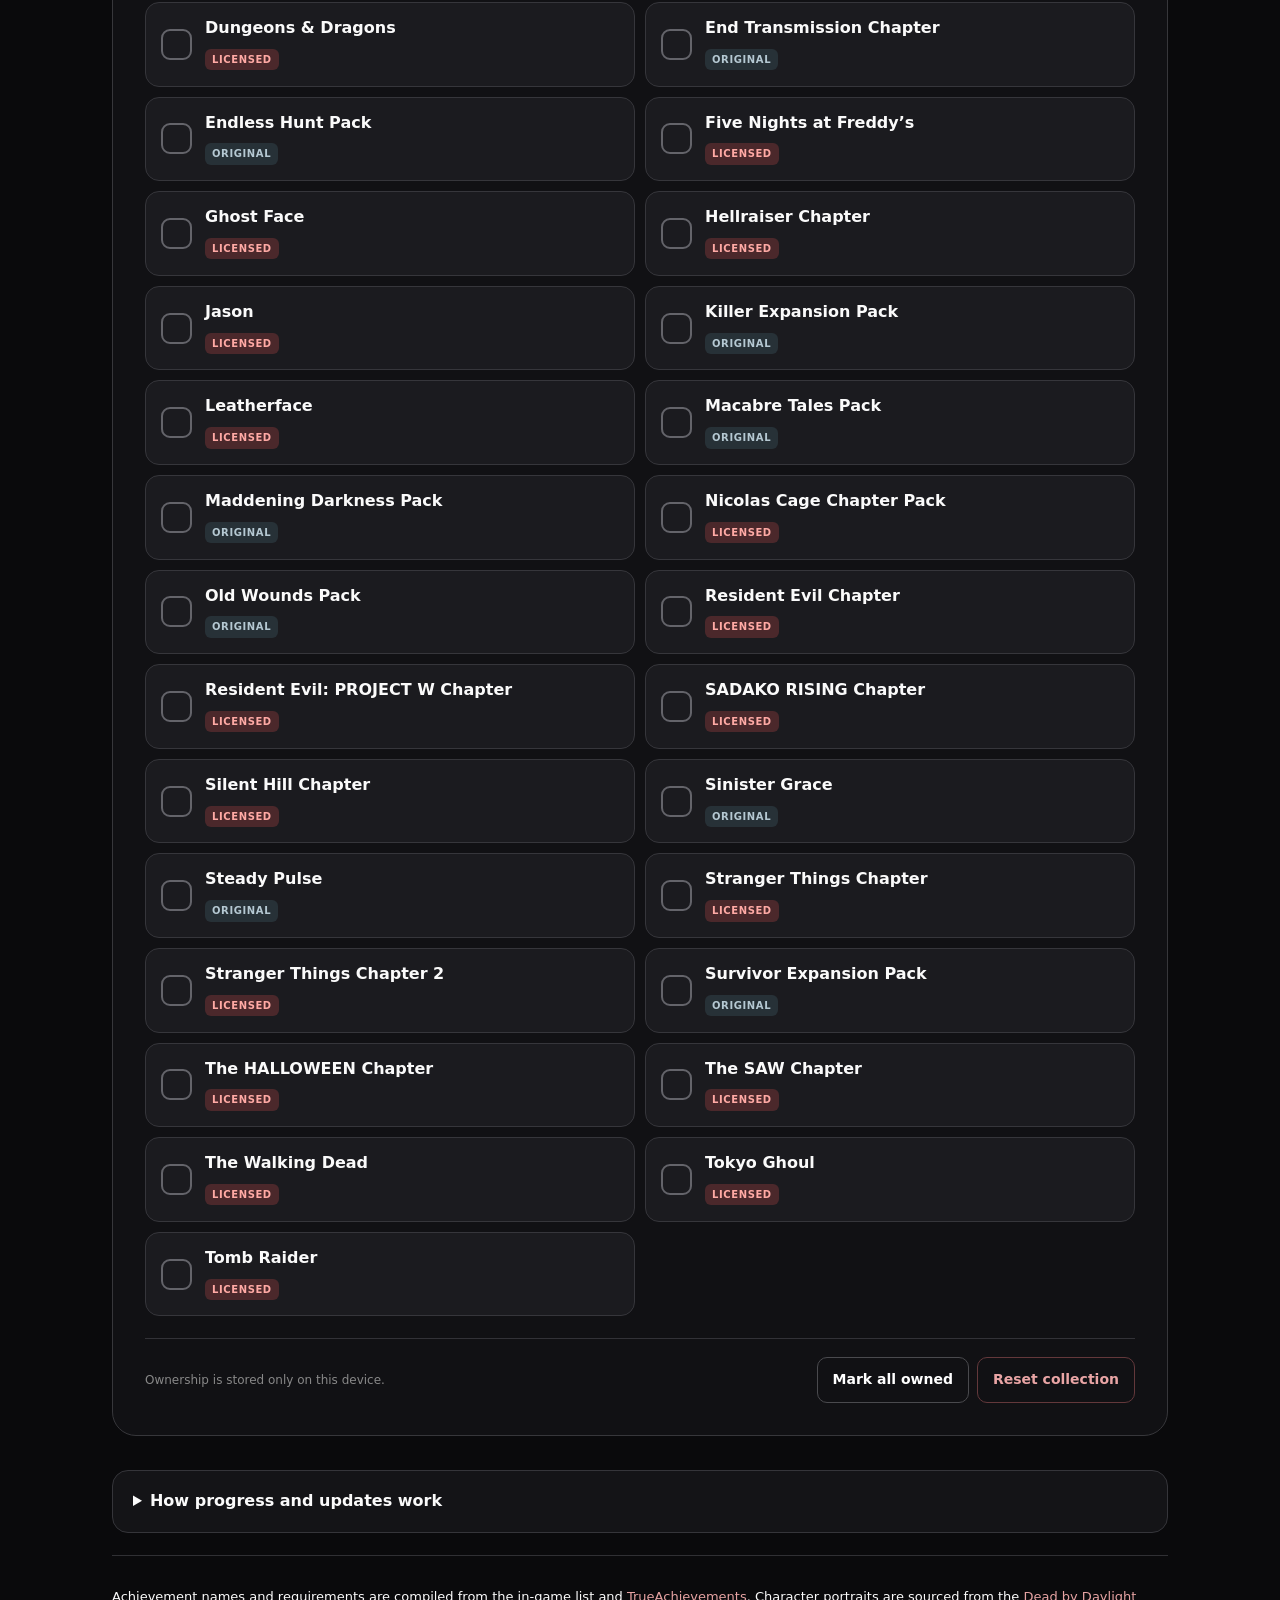
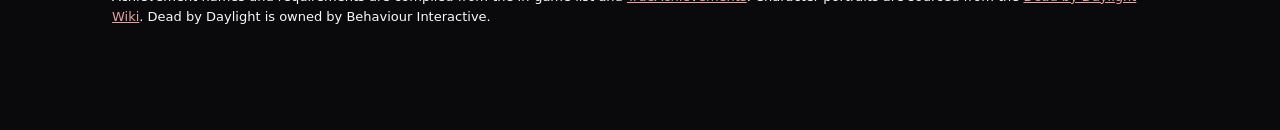
==== commit 2b7faa86: "Add linked character filters and portraits" ====
--- a/guides/dead-by-daylight-dlc/index.html
+++ b/guides/dead-by-daylight-dlc/index.html
@@ -99,7 +99,7 @@
       <summary>How progress and updates work</summary>
       <div><p>Your checks stay in this browser until you reset them or clear browser storage. Export a backup before changing device or browser.</p><p>The achievement catalogue lives in <code>achievements.json</code>, so names, requirements, characters and maps can be updated without rebuilding the page.</p></div>
     </details>
-    <footer class="dbd-footer"><p>Achievement names and requirements are compiled from the in-game list and <a href="https://www.trueachievements.com/game/dead-by-daylight/achievements">TrueAchievements</a>. Dead by Daylight is owned by Behaviour Interactive.</p></footer>
+    <footer class="dbd-footer"><p>Achievement names and requirements are compiled from the in-game list and <a href="https://www.trueachievements.com/game/dead-by-daylight/achievements">TrueAchievements</a>. Character portraits are sourced from the <a href="https://deadbydaylight.fandom.com/wiki/Characters">Dead by Daylight Wiki</a>. Dead by Daylight is owned by Behaviour Interactive.</p></footer>
   </main>
   <script src="app.js" defer></script>
 </body>
--- a/guides/dead-by-daylight-dlc/style.css
+++ b/guides/dead-by-daylight-dlc/style.css
@@ -16,8 +16,8 @@
 .view-tabs{display:flex;gap:8px;margin:0 0 18px;padding:6px;border:1px solid #36363b;border-radius:16px;background:#141417}.view-tab{flex:1;padding:13px 18px;border-color:transparent;background:transparent;color:#999;font-weight:800}.view-tab.active{border-color:#6d383d;background:#3c2023;color:#fff}.tracker-view[hidden]{display:none}.tracker-view.active{animation:view-in .18s ease}@keyframes view-in{from{opacity:.25;transform:translateY(4px)}}
 .achievement-panel{margin-top:0}.achievement-score{display:flex;align-items:baseline;gap:4px;padding:10px 14px;border:1px solid #49494f;border-radius:12px;background:#242428}.achievement-score b{font-size:25px;color:var(--dbd-red-soft)}.achievement-score span{color:#aaa;font-size:13px}.achievement-progress{max-width:none;margin:22px 0 0}.achievement-progress .progress-track span{background:linear-gradient(90deg,#7a282e,var(--dbd-red-soft))}
 .action-strip{display:flex;flex-wrap:wrap;gap:9px;margin:25px 0}.action-button{min-height:45px;padding:10px 14px;border-color:#4a4a50;background:#28282d;color:#fff;font-weight:750}.action-button:hover{border-color:#777780}.action-button.active{border-color:#8f484d;background:#47272a}.action-button.danger-button{margin-left:auto;background:#281c1e}
-.character-browser{margin:18px 0 26px;border:1px solid #3a3a40;border-radius:17px;background:#161619}.character-browser>summary{display:flex;align-items:center;justify-content:space-between;gap:12px;padding:18px 20px;cursor:pointer;list-style:none}.character-browser>summary::-webkit-details-marker{display:none}.character-browser>summary span{font-size:17px;font-weight:850}.character-browser>summary small{color:#919197}.character-browser>summary:after{content:"＋";color:var(--dbd-red-soft);font-size:20px}.character-browser[open]>summary:after{content:"−"}.character-browser-body{max-height:690px;overflow:auto;padding:0 18px 20px;border-top:1px solid #303035}.character-heading{display:flex;align-items:center;justify-content:space-between;margin:18px 0 10px}.character-heading h3{margin:0;font-size:15px;text-transform:uppercase;letter-spacing:.08em}.text-button{padding:0;border:0;background:none;color:#d89a9a;font-size:12px}.character-grid{display:grid;grid-template-columns:repeat(6,minmax(0,1fr));gap:8px}.character-tile{position:relative;display:grid;grid-template-columns:45px 1fr;grid-template-rows:1fr 1fr;gap:0 9px;align-items:center;min-height:66px;padding:8px;border-color:#38383e;background:#202024;text-align:left}.character-tile:hover,.character-tile.active{border-color:#9b5055;background:#352326}.character-portrait{grid-row:1/3;display:grid;width:45px;height:50px;overflow:hidden;border-radius:8px;background:linear-gradient(145deg,#603136,#1c1c20);place-items:center}.character-portrait img{width:100%;height:100%;object-fit:cover}.character-initials{font-weight:900;color:#e8c6c6}.character-name{align-self:end;overflow:hidden;color:#eee;font-size:11px;font-weight:750;line-height:1.15}.character-count{align-self:start;margin-top:3px;color:#a5a5aa;font-size:10px}
-.achievement-filters{position:sticky;top:8px;z-index:5;display:grid;grid-template-columns:minmax(220px,1.5fr) repeat(4,minmax(125px,1fr));gap:9px;margin:0 0 14px;padding:12px;border:1px solid #3b3b40;border-radius:15px;background:rgba(18,18,21,.96);box-shadow:0 8px 24px #0008;backdrop-filter:blur(10px)}.achievement-filters>label:not(.search-box){display:grid;gap:5px}.achievement-filters label>span{color:#999;font-size:10px;font-weight:800;text-transform:uppercase;letter-spacing:.06em}.achievement-filters select{width:100%;height:43px;padding:0 9px;border:1px solid #424247;border-radius:10px;background:#202024;color:#fff}.search-box.wide{align-self:end}.active-filter-line{display:flex;align-items:center;justify-content:space-between;gap:15px;margin:10px 0;padding:10px 12px;border-radius:10px;background:#302326;color:#d8c4c6;font-size:12px}.active-filter-line button{padding:0;border:0;background:none;color:#ffaaa5}
+.character-browser{margin:18px 0 26px;border:1px solid #3a3a40;border-radius:17px;background:#161619}.character-browser>summary{display:flex;align-items:center;justify-content:space-between;gap:12px;padding:18px 20px;cursor:pointer;list-style:none}.character-browser>summary::-webkit-details-marker{display:none}.character-browser>summary span{font-size:17px;font-weight:850}.character-browser>summary small{color:#919197}.character-browser>summary:after{content:"＋";color:var(--dbd-red-soft);font-size:20px}.character-browser[open]>summary:after{content:"−"}.character-browser-body{max-height:760px;overflow:auto;padding:0 18px 20px;border-top:1px solid #303035}.character-heading{display:flex;align-items:center;justify-content:space-between;margin:18px 0 10px}.character-heading h3{margin:0;font-size:15px;text-transform:uppercase;letter-spacing:.08em}.text-button{padding:0;border:0;background:none;color:#d89a9a;font-size:12px}.character-grid{display:grid;grid-template-columns:repeat(6,minmax(0,1fr));gap:8px}.character-tile{position:relative;display:grid;grid-template-columns:60px 1fr;grid-template-rows:1fr 1fr;gap:0 9px;align-items:center;min-height:86px;padding:8px;border-color:#38383e;background:#202024;text-align:left}.character-tile.killer-tile:hover,.character-tile.killer-tile.active{border-color:#a64e53;background:#352326}.character-tile.survivor-tile:hover,.character-tile.survivor-tile.active{border-color:#47799a;background:#1d2b35}.character-portrait{grid-row:1/3;display:grid;width:60px;height:70px;overflow:hidden;border:1px solid #543136;border-radius:9px;background:radial-gradient(circle at 50% 38%,#7a252d 0,#30171b 45%,#08090a 82%);box-shadow:inset 0 0 16px #000,0 2px 8px #0008;place-items:center}.survivor-tile .character-portrait{border-color:#304f65;background:radial-gradient(circle at 50% 38%,#265b7a 0,#152d3d 45%,#07090b 82%)}.character-portrait img{width:100%;height:100%;object-fit:contain;filter:drop-shadow(0 2px 3px #000)}.character-initials{font-weight:900;color:#e8c6c6}.survivor-tile .character-initials{color:#c7e4f6}.character-name{align-self:end;overflow:hidden;color:#eee;font-size:11px;font-weight:750;line-height:1.15}.character-count{align-self:start;margin-top:3px;color:#a5a5aa;font-size:10px}
+.achievement-filters{position:sticky;top:8px;z-index:5;display:grid;grid-template-columns:minmax(220px,1.5fr) repeat(4,minmax(125px,1fr));gap:9px;margin:0 0 14px;padding:12px;border:1px solid #3b3b40;border-radius:15px;background:rgba(18,18,21,.96);box-shadow:0 8px 24px #0008;backdrop-filter:blur(10px)}.achievement-filters>label:not(.search-box){display:grid;gap:5px}.achievement-filters label>span{color:#999;font-size:10px;font-weight:800;text-transform:uppercase;letter-spacing:.06em}.achievement-filters select{width:100%;height:43px;padding:0 9px;border:1px solid #424247;border-radius:10px;background:#202024;color:#fff}.achievement-filters select:disabled{cursor:not-allowed;opacity:.45}.search-box.wide{align-self:end}.active-filter-line{display:flex;align-items:center;justify-content:space-between;gap:15px;margin:10px 0;padding:10px 12px;border-radius:10px;background:#302326;color:#d8c4c6;font-size:12px}.active-filter-line button{padding:0;border:0;background:none;color:#ffaaa5}
 .achievement-list{display:grid;gap:10px}.achievement-card{display:grid;grid-template-columns:40px 1fr;gap:14px;align-items:start;padding:18px;border:1px solid #39393f;border-radius:15px;background:#1a1a1e;cursor:pointer;transition:border-color .12s,background .12s,transform .12s}.achievement-card:hover{border-color:#696970;transform:translateY(-1px)}.achievement-card.earned{border-color:#4f664e;background:#192019}.achievement-card>input{position:absolute;width:1px;height:1px;opacity:0;pointer-events:none}.achievement-check{display:grid;width:38px;height:38px;border:2px solid #5c5c63;border-radius:11px;place-items:center;color:#fff;font-size:19px;font-weight:900}.earned .achievement-check{border-color:#608b5e;background:#416640}.achievement-copy{display:block;min-width:0}.achievement-copy>strong{display:block;margin:5px 0 7px;font-size:18px;line-height:1.2}.achievement-description{display:block;color:#c0c0c5;line-height:1.55}.achievement-badges{display:flex;flex-wrap:wrap;gap:5px}.achievement-badge{padding:3px 7px;border-radius:6px;background:#29292e;color:#aaa;font-size:9px;font-weight:800;letter-spacing:.04em;text-transform:uppercase}.achievement-badge.killer{background:#4a262a;color:#ffaaa5}.achievement-badge.survivor{background:#243643;color:#acd5ed}.achievement-badge.misc{background:#383135;color:#d6c8ce}.planning-tip{display:flex;gap:8px;margin-top:11px;padding:9px 10px;border-left:2px solid #985057;border-radius:0 7px 7px 0;background:#2a2022;color:#bdb3b4;font-size:12px;line-height:1.45}.planning-tip b{flex:0 0 auto;color:#f0c1c1}.achievement-panel .empty-state{display:grid;gap:7px}.achievement-panel .empty-state[hidden]{display:none}.achievement-panel .empty-state span{color:#888}
 .legend-card code{padding:2px 5px;border-radius:5px;background:#242429;color:#ddd}.dbd-footer a{color:#e6a3a3}
 @media(max-width:1000px){.character-grid{grid-template-columns:repeat(4,minmax(0,1fr))}.achievement-filters{grid-template-columns:repeat(2,minmax(0,1fr))}.achievement-filters .wide{grid-column:1/-1}}
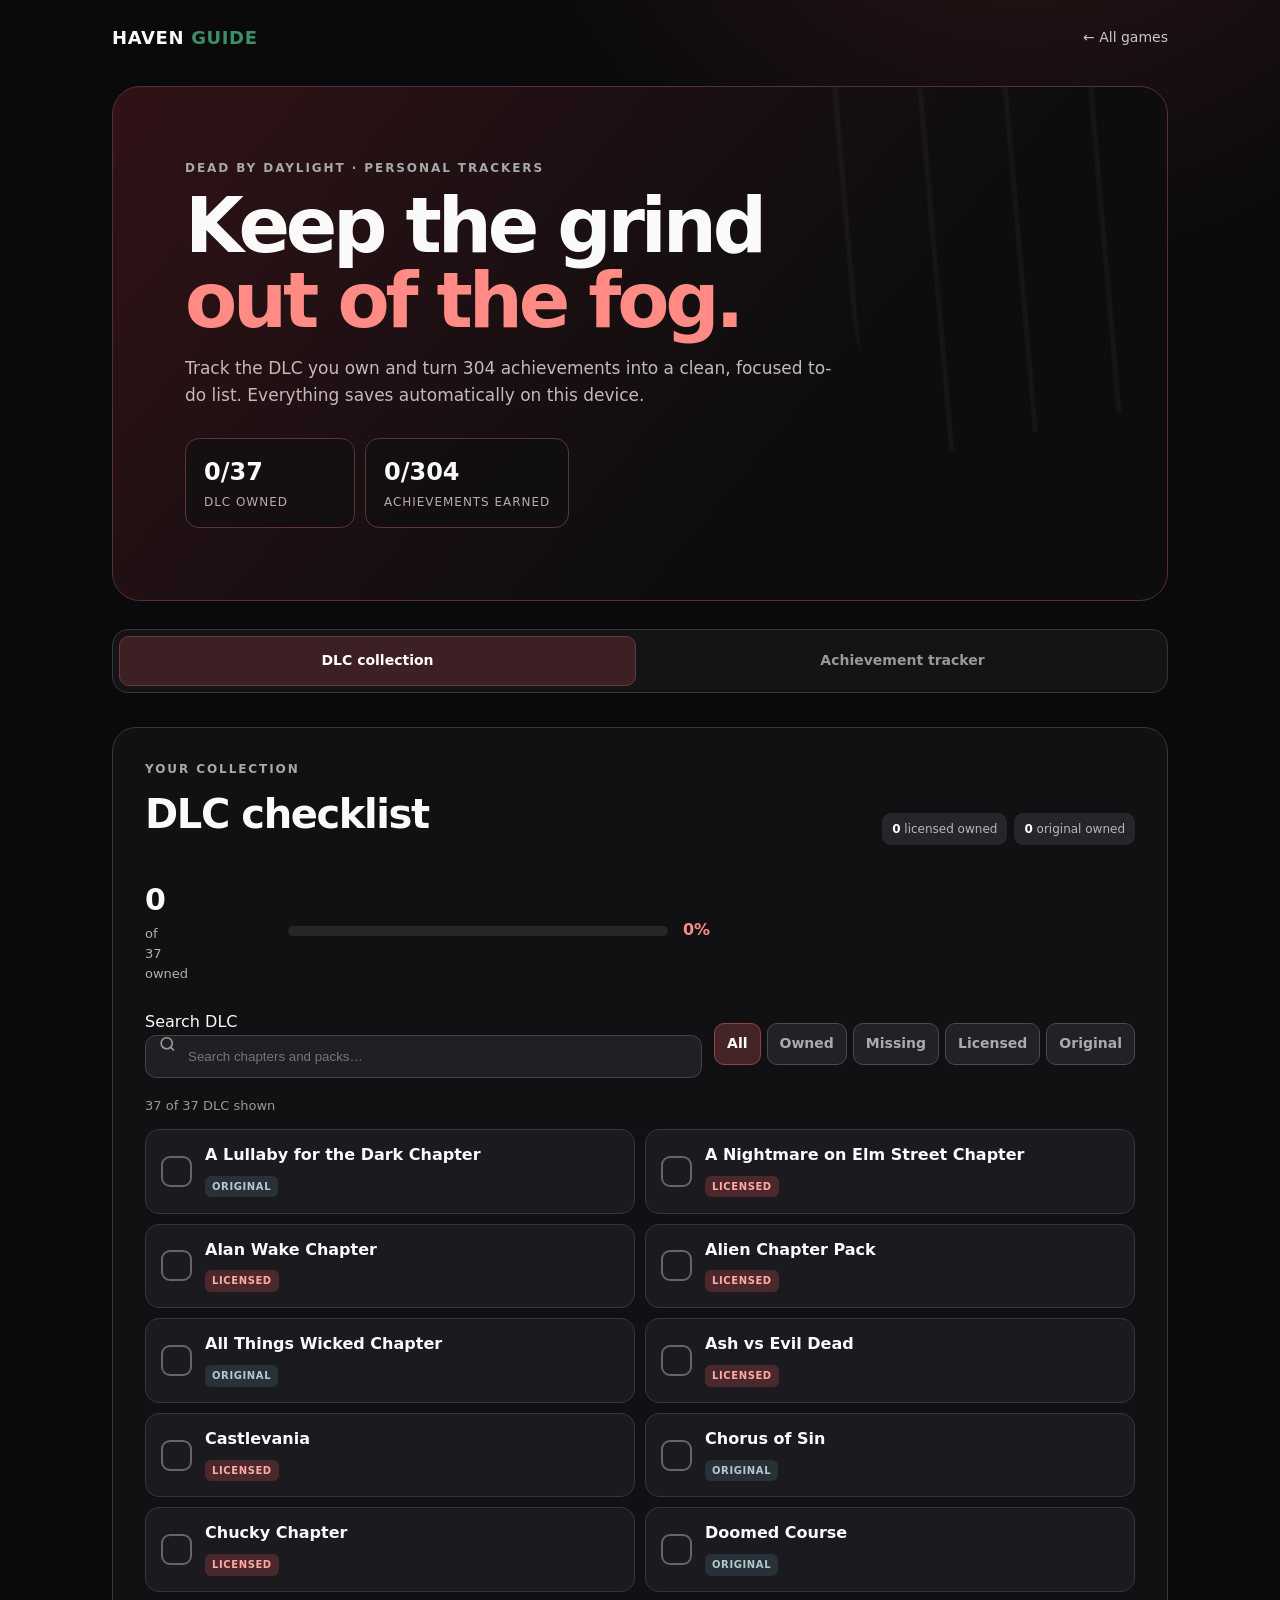
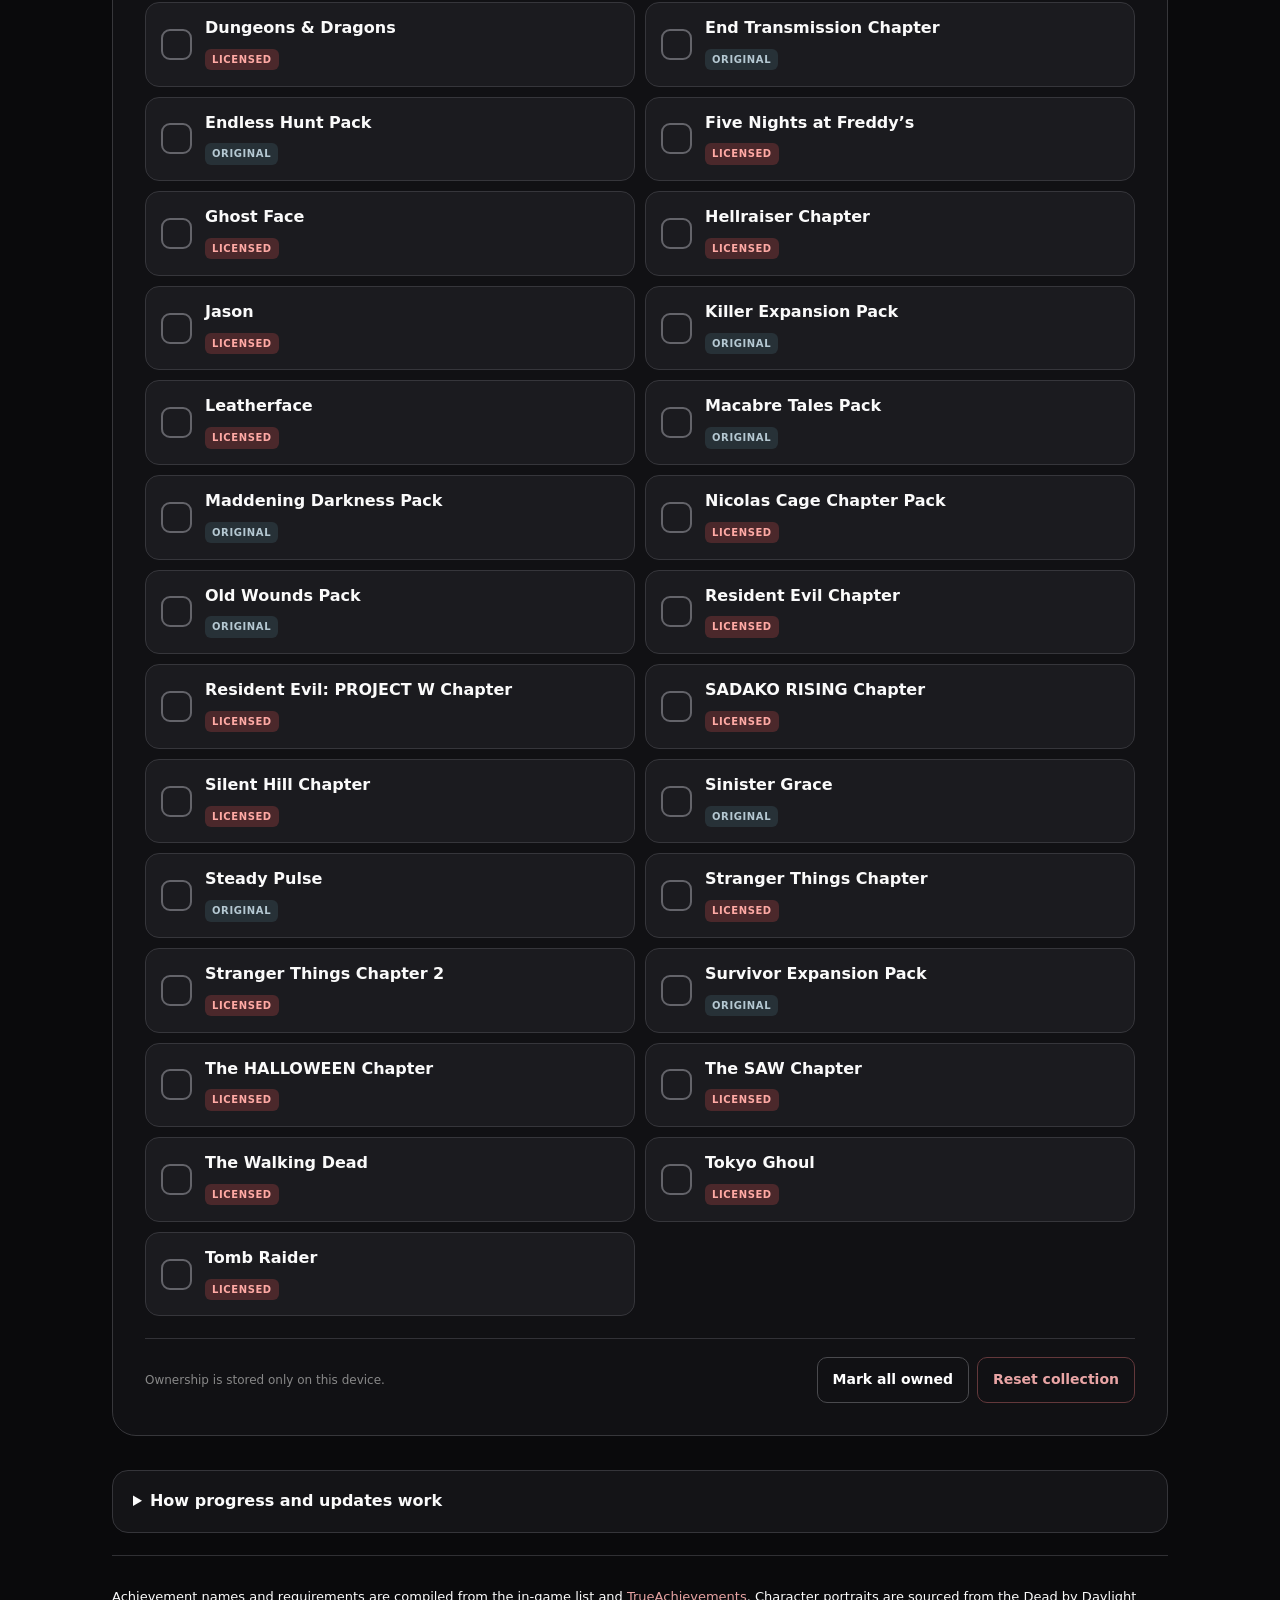
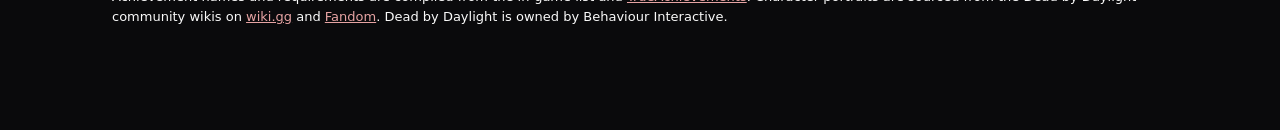
==== commit b6e183d6: "Complete character portraits and add rough frames" ====
--- a/guides/dead-by-daylight-dlc/index.html
+++ b/guides/dead-by-daylight-dlc/index.html
@@ -99,7 +99,7 @@
       <summary>How progress and updates work</summary>
       <div><p>Your checks stay in this browser until you reset them or clear browser storage. Export a backup before changing device or browser.</p><p>The achievement catalogue lives in <code>achievements.json</code>, so names, requirements, characters and maps can be updated without rebuilding the page.</p></div>
     </details>
-    <footer class="dbd-footer"><p>Achievement names and requirements are compiled from the in-game list and <a href="https://www.trueachievements.com/game/dead-by-daylight/achievements">TrueAchievements</a>. Character portraits are sourced from the <a href="https://deadbydaylight.fandom.com/wiki/Characters">Dead by Daylight Wiki</a>. Dead by Daylight is owned by Behaviour Interactive.</p></footer>
+    <footer class="dbd-footer"><p>Achievement names and requirements are compiled from the in-game list and <a href="https://www.trueachievements.com/game/dead-by-daylight/achievements">TrueAchievements</a>. Character portraits are sourced from the Dead by Daylight community wikis on <a href="https://deadbydaylight.wiki.gg/wiki/Characters">wiki.gg</a> and <a href="https://deadbydaylight.fandom.com/wiki/Characters">Fandom</a>. Dead by Daylight is owned by Behaviour Interactive.</p></footer>
   </main>
   <script src="app.js" defer></script>
 </body>
--- a/guides/dead-by-daylight-dlc/style.css
+++ b/guides/dead-by-daylight-dlc/style.css
@@ -16,7 +16,7 @@
 .view-tabs{display:flex;gap:8px;margin:0 0 18px;padding:6px;border:1px solid #36363b;border-radius:16px;background:#141417}.view-tab{flex:1;padding:13px 18px;border-color:transparent;background:transparent;color:#999;font-weight:800}.view-tab.active{border-color:#6d383d;background:#3c2023;color:#fff}.tracker-view[hidden]{display:none}.tracker-view.active{animation:view-in .18s ease}@keyframes view-in{from{opacity:.25;transform:translateY(4px)}}
 .achievement-panel{margin-top:0}.achievement-score{display:flex;align-items:baseline;gap:4px;padding:10px 14px;border:1px solid #49494f;border-radius:12px;background:#242428}.achievement-score b{font-size:25px;color:var(--dbd-red-soft)}.achievement-score span{color:#aaa;font-size:13px}.achievement-progress{max-width:none;margin:22px 0 0}.achievement-progress .progress-track span{background:linear-gradient(90deg,#7a282e,var(--dbd-red-soft))}
 .action-strip{display:flex;flex-wrap:wrap;gap:9px;margin:25px 0}.action-button{min-height:45px;padding:10px 14px;border-color:#4a4a50;background:#28282d;color:#fff;font-weight:750}.action-button:hover{border-color:#777780}.action-button.active{border-color:#8f484d;background:#47272a}.action-button.danger-button{margin-left:auto;background:#281c1e}
-.character-browser{margin:18px 0 26px;border:1px solid #3a3a40;border-radius:17px;background:#161619}.character-browser>summary{display:flex;align-items:center;justify-content:space-between;gap:12px;padding:18px 20px;cursor:pointer;list-style:none}.character-browser>summary::-webkit-details-marker{display:none}.character-browser>summary span{font-size:17px;font-weight:850}.character-browser>summary small{color:#919197}.character-browser>summary:after{content:"＋";color:var(--dbd-red-soft);font-size:20px}.character-browser[open]>summary:after{content:"−"}.character-browser-body{max-height:760px;overflow:auto;padding:0 18px 20px;border-top:1px solid #303035}.character-heading{display:flex;align-items:center;justify-content:space-between;margin:18px 0 10px}.character-heading h3{margin:0;font-size:15px;text-transform:uppercase;letter-spacing:.08em}.text-button{padding:0;border:0;background:none;color:#d89a9a;font-size:12px}.character-grid{display:grid;grid-template-columns:repeat(6,minmax(0,1fr));gap:8px}.character-tile{position:relative;display:grid;grid-template-columns:60px 1fr;grid-template-rows:1fr 1fr;gap:0 9px;align-items:center;min-height:86px;padding:8px;border-color:#38383e;background:#202024;text-align:left}.character-tile.killer-tile:hover,.character-tile.killer-tile.active{border-color:#a64e53;background:#352326}.character-tile.survivor-tile:hover,.character-tile.survivor-tile.active{border-color:#47799a;background:#1d2b35}.character-portrait{grid-row:1/3;display:grid;width:60px;height:70px;overflow:hidden;border:1px solid #543136;border-radius:9px;background:radial-gradient(circle at 50% 38%,#7a252d 0,#30171b 45%,#08090a 82%);box-shadow:inset 0 0 16px #000,0 2px 8px #0008;place-items:center}.survivor-tile .character-portrait{border-color:#304f65;background:radial-gradient(circle at 50% 38%,#265b7a 0,#152d3d 45%,#07090b 82%)}.character-portrait img{width:100%;height:100%;object-fit:contain;filter:drop-shadow(0 2px 3px #000)}.character-initials{font-weight:900;color:#e8c6c6}.survivor-tile .character-initials{color:#c7e4f6}.character-name{align-self:end;overflow:hidden;color:#eee;font-size:11px;font-weight:750;line-height:1.15}.character-count{align-self:start;margin-top:3px;color:#a5a5aa;font-size:10px}
+.character-browser{margin:18px 0 26px;border:1px solid #3a3a40;border-radius:17px;background:#161619}.character-browser>summary{display:flex;align-items:center;justify-content:space-between;gap:12px;padding:18px 20px;cursor:pointer;list-style:none}.character-browser>summary::-webkit-details-marker{display:none}.character-browser>summary span{font-size:17px;font-weight:850}.character-browser>summary small{color:#919197}.character-browser>summary:after{content:"＋";color:var(--dbd-red-soft);font-size:20px}.character-browser[open]>summary:after{content:"−"}.character-browser-body{max-height:760px;overflow:auto;padding:0 18px 20px;border-top:1px solid #303035}.character-heading{display:flex;align-items:center;justify-content:space-between;margin:18px 0 10px}.character-heading h3{margin:0;font-size:15px;text-transform:uppercase;letter-spacing:.08em}.text-button{padding:0;border:0;background:none;color:#d89a9a;font-size:12px}.character-grid{display:grid;grid-template-columns:repeat(6,minmax(0,1fr));gap:8px}.character-tile{position:relative;display:grid;grid-template-columns:60px 1fr;grid-template-rows:1fr 1fr;gap:0 9px;align-items:center;min-height:86px;padding:8px;border-color:#38383e;background:#202024;text-align:left}.character-tile.killer-tile:hover,.character-tile.killer-tile.active{border-color:#a64e53;background:#352326}.character-tile.survivor-tile:hover,.character-tile.survivor-tile.active{border-color:#47799a;background:#1d2b35}.character-portrait{position:relative;isolation:isolate;grid-row:1/3;display:grid;width:60px;height:70px;overflow:hidden;border:1px solid #543136;border-radius:9px;background:radial-gradient(circle at 50% 38%,#7a252d 0,#30171b 45%,#08090a 82%);box-shadow:inset 0 0 16px #000,0 2px 8px #0008;place-items:center}.survivor-tile .character-portrait{border-color:#304f65;background:radial-gradient(circle at 50% 38%,#265b7a 0,#152d3d 45%,#07090b 82%)}.character-portrait:after{content:"";position:absolute;z-index:3;inset:-1px;pointer-events:none;background:url("portrait-frame.svg") center/100% 100% no-repeat}.character-portrait img{z-index:1;width:100%;height:100%;object-fit:contain;filter:drop-shadow(0 2px 3px #000)}.character-initials{z-index:1;font-weight:900;color:#e8c6c6}.survivor-tile .character-initials{color:#c7e4f6}.character-name{align-self:end;overflow:hidden;color:#eee;font-size:11px;font-weight:750;line-height:1.15}.character-count{align-self:start;margin-top:3px;color:#a5a5aa;font-size:10px}
 .achievement-filters{position:sticky;top:8px;z-index:5;display:grid;grid-template-columns:minmax(220px,1.5fr) repeat(4,minmax(125px,1fr));gap:9px;margin:0 0 14px;padding:12px;border:1px solid #3b3b40;border-radius:15px;background:rgba(18,18,21,.96);box-shadow:0 8px 24px #0008;backdrop-filter:blur(10px)}.achievement-filters>label:not(.search-box){display:grid;gap:5px}.achievement-filters label>span{color:#999;font-size:10px;font-weight:800;text-transform:uppercase;letter-spacing:.06em}.achievement-filters select{width:100%;height:43px;padding:0 9px;border:1px solid #424247;border-radius:10px;background:#202024;color:#fff}.achievement-filters select:disabled{cursor:not-allowed;opacity:.45}.search-box.wide{align-self:end}.active-filter-line{display:flex;align-items:center;justify-content:space-between;gap:15px;margin:10px 0;padding:10px 12px;border-radius:10px;background:#302326;color:#d8c4c6;font-size:12px}.active-filter-line button{padding:0;border:0;background:none;color:#ffaaa5}
 .achievement-list{display:grid;gap:10px}.achievement-card{display:grid;grid-template-columns:40px 1fr;gap:14px;align-items:start;padding:18px;border:1px solid #39393f;border-radius:15px;background:#1a1a1e;cursor:pointer;transition:border-color .12s,background .12s,transform .12s}.achievement-card:hover{border-color:#696970;transform:translateY(-1px)}.achievement-card.earned{border-color:#4f664e;background:#192019}.achievement-card>input{position:absolute;width:1px;height:1px;opacity:0;pointer-events:none}.achievement-check{display:grid;width:38px;height:38px;border:2px solid #5c5c63;border-radius:11px;place-items:center;color:#fff;font-size:19px;font-weight:900}.earned .achievement-check{border-color:#608b5e;background:#416640}.achievement-copy{display:block;min-width:0}.achievement-copy>strong{display:block;margin:5px 0 7px;font-size:18px;line-height:1.2}.achievement-description{display:block;color:#c0c0c5;line-height:1.55}.achievement-badges{display:flex;flex-wrap:wrap;gap:5px}.achievement-badge{padding:3px 7px;border-radius:6px;background:#29292e;color:#aaa;font-size:9px;font-weight:800;letter-spacing:.04em;text-transform:uppercase}.achievement-badge.killer{background:#4a262a;color:#ffaaa5}.achievement-badge.survivor{background:#243643;color:#acd5ed}.achievement-badge.misc{background:#383135;color:#d6c8ce}.planning-tip{display:flex;gap:8px;margin-top:11px;padding:9px 10px;border-left:2px solid #985057;border-radius:0 7px 7px 0;background:#2a2022;color:#bdb3b4;font-size:12px;line-height:1.45}.planning-tip b{flex:0 0 auto;color:#f0c1c1}.achievement-panel .empty-state{display:grid;gap:7px}.achievement-panel .empty-state[hidden]{display:none}.achievement-panel .empty-state span{color:#888}
 .legend-card code{padding:2px 5px;border-radius:5px;background:#242429;color:#ddd}.dbd-footer a{color:#e6a3a3}
